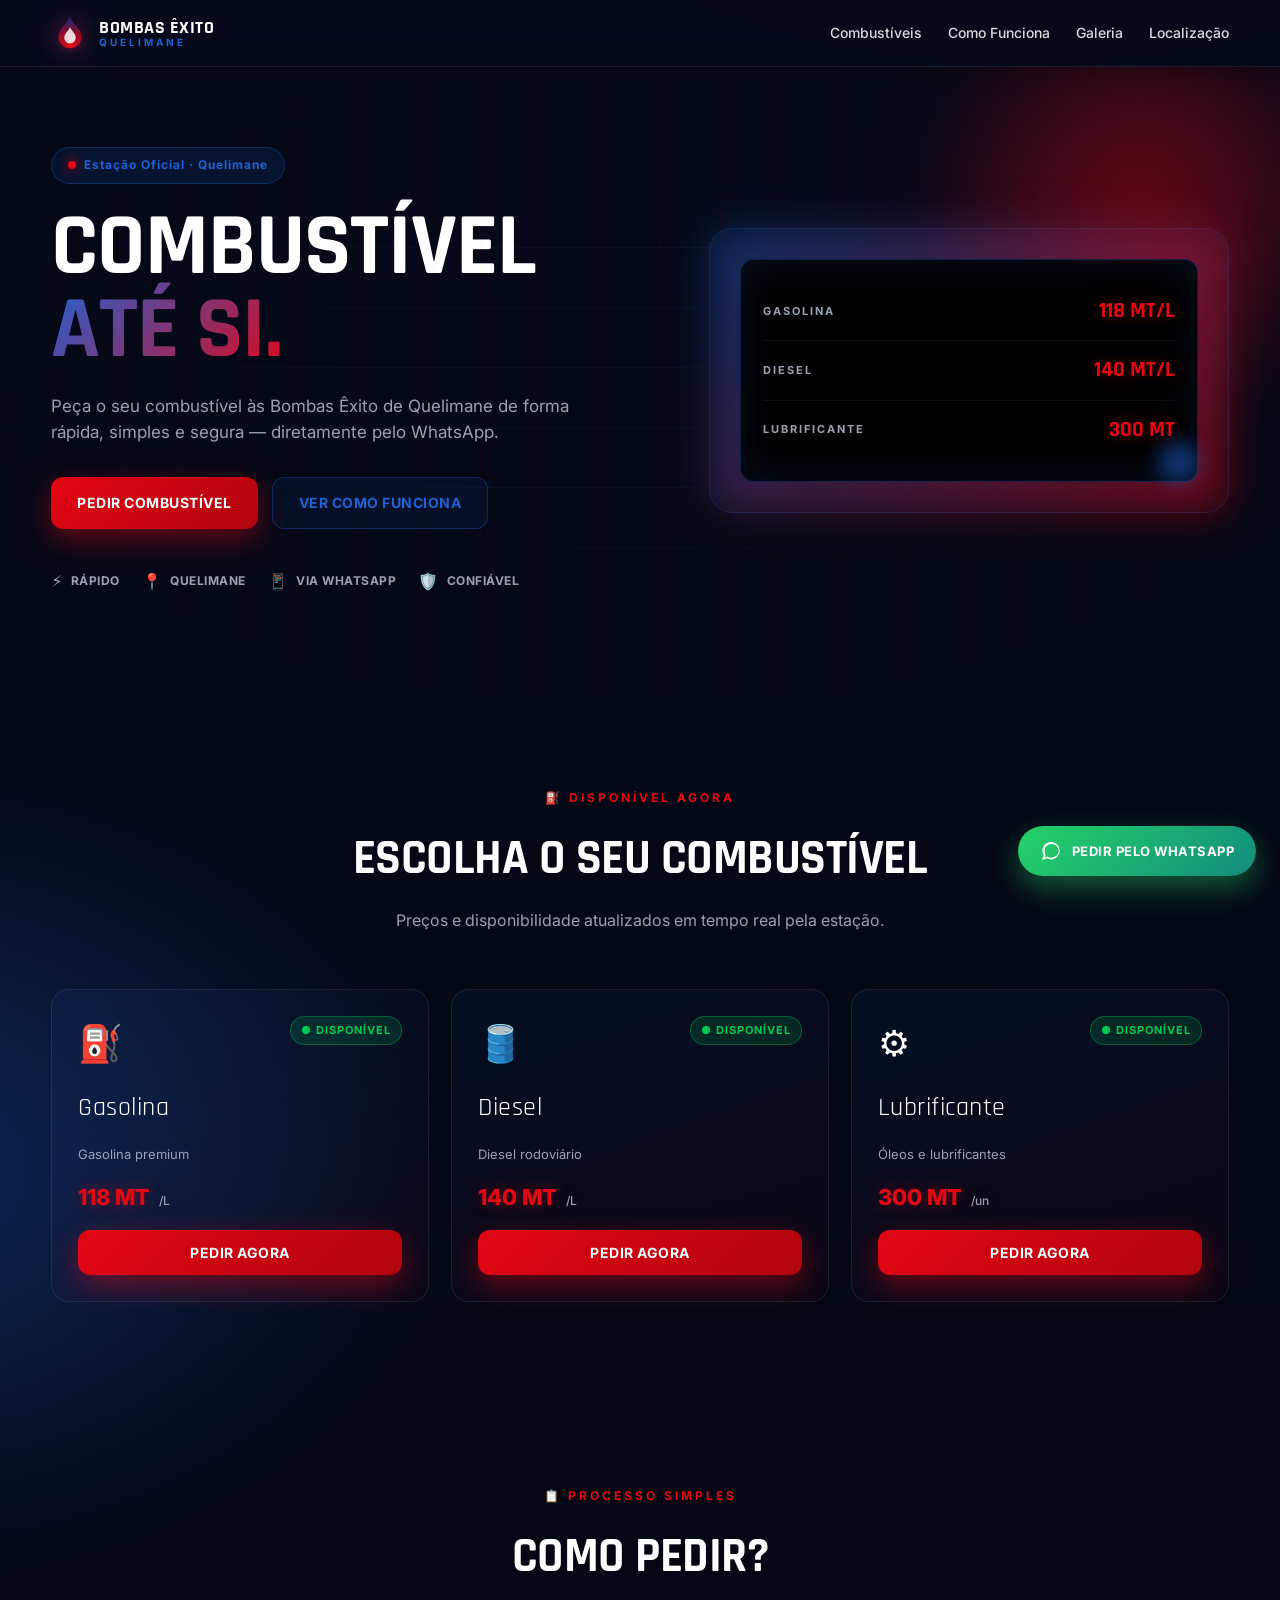
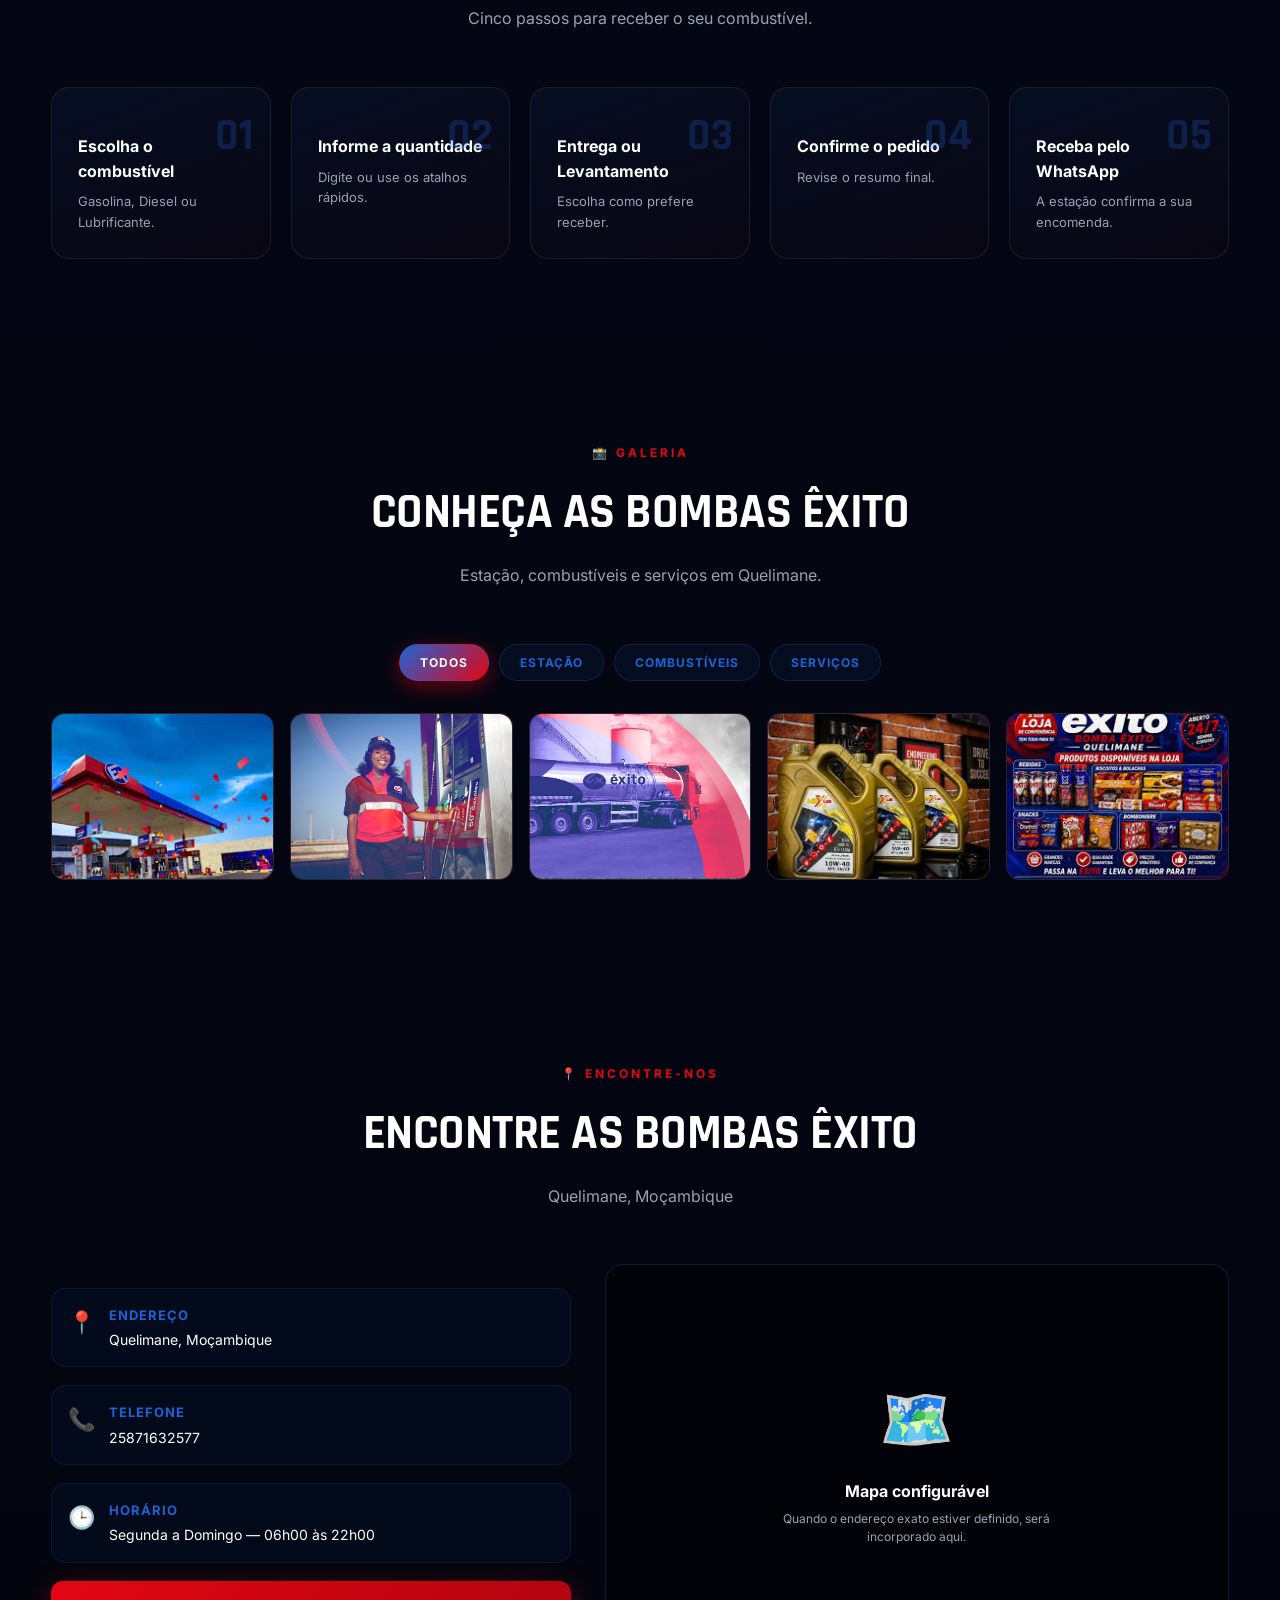
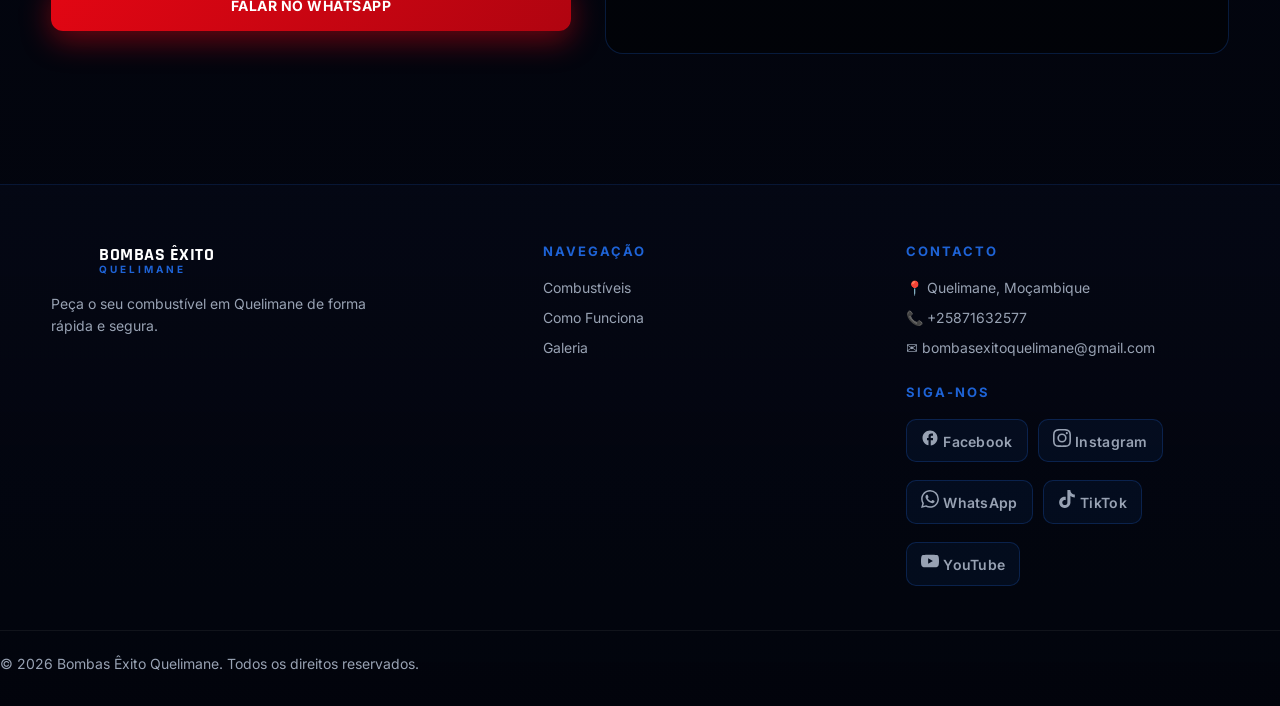
==== index.html @ d9b38494 "echo "# BombasExito" >> README.md git init git add README.md git commit -m "first commit" git branch" ====
<!DOCTYPE html>
<html lang="pt">
<head>
<meta charset="UTF-8" />
<meta name="viewport" content="width=device-width, initial-scale=1.0"/>
<title>Bombas Êxito Quelimane — Combustível até si</title>
<meta name="description" content="Peça o seu combustível nas Bombas Êxito de Quelimane. Rápido, simples e seguro via WhatsApp." />
<link rel="preconnect" href="https://fonts.googleapis.com">
<link rel="preconnect" href="https://fonts.gstatic.com" crossorigin>
<link href="https://fonts.googleapis.com/css2?family=Inter:wght@400;500;600;700;800;900&family=Rajdhani:wght@600;700&display=swap" rel="stylesheet">
<link rel="stylesheet" href="css/style.css"/>
</head>
<body>

<!-- ============ NAVBAR ============ -->
<header class="navbar" id="navbar">
  <div class="container nav-inner">
    <a href="#" class="brand">
      <div class="brand-logo">
        <svg viewBox="0 0 40 40" xmlns="http://www.w3.org/2000/svg" class="exito-logo">
  <defs>
    <linearGradient id="flameGrad" x1="0" y1="1" x2="0" y2="0">
      <stop offset="0%" stop-color="#E30613"/>
      <stop offset="50%" stop-color="#8B0D2C"/>
      <stop offset="100%" stop-color="#0A2B7A"/>
    </linearGradient>
    <radialGradient id="flameGlow" cx="50%" cy="60%" r="50%">
      <stop offset="0%" stop-color="#E30613" stop-opacity=".4"/>
      <stop offset="100%" stop-color="#0A2B7A" stop-opacity="0"/>
    </radialGradient>
  </defs>

  <!-- Brilho azul/vermelho à volta -->
  <circle cx="20" cy="24" r="20" fill="url(#flameGlow)"/>

  <!-- Chama azul → vermelho -->
  <path d="M20 3
           C 24 12, 32 16, 32 24
           A 12 12 0 0 1 8 24
           C 8 17, 15 12, 20 3 Z"
        fill="url(#flameGrad)"/>

  <!-- Gota interna (branca suave para dar volume) -->
  <path d="M20 14
           C 22 18, 26 21, 26 25
           A 6 6 0 0 1 14 25
           C 14 21, 18 18, 20 14 Z"
        fill="#FFFFFF" opacity=".85"/>
</svg>
      </div>
      <div class="brand-text">
        <strong>BOMBAS ÊXITO</strong>
        <small>QUELIMANE</small>
      </div>
    </a>

    <nav class="nav-links" id="navLinks">
      <a href="#combustiveis">Combustíveis</a>
      <a href="#como-funciona">Como Funciona</a>
      <a href="#portfolio">Galeria</a>
      <a href="#localizacao">Localização</a>
    </nav>

    <button class="hamburger" id="hamburger" aria-label="Menu">
      <span></span><span></span><span></span>
    </button>
  </div>
</header>

<!-- ============ HERO ============ -->
<section class="hero">
  <div class="hero-bg-grid"></div>
  <div class="hero-flame"></div>
  <div class="container hero-inner">
    <div class="hero-content fade-up">
      <span class="pill"><span class="dot"></span> Estação Oficial · Quelimane</span>
      <h1>COMBUSTÍVEL <span class="grad">ATÉ SI.</span></h1>
      <p class="lead">
        Peça o seu combustível às Bombas Êxito de Quelimane de forma
        rápida, simples e segura — diretamente pelo WhatsApp.
      </p>

      <div class="hero-cta">
        <a href="#combustiveis" class="btn btn-primary">PEDIR COMBUSTÍVEL</a>
        <a href="#como-funciona" class="btn btn-ghost">VER COMO FUNCIONA</a>
      </div>

      <div class="hero-stats">
        <div class="stat"><span>⚡</span><b>RÁPIDO</b></div>
        <div class="stat"><span>📍</span><b>QUELIMANE</b></div>
        <div class="stat"><span>📱</span><b>VIA WHATSAPP</b></div>
        <div class="stat"><span>🛡️</span><b>CONFIÁVEL</b></div>
      </div>
    </div>

    <div class="hero-visual fade-up">
      <div class="pump-card">
        <div class="pump-screen">
          <div class="pump-row"><span>GASOLINA</span><b class="js-preco-gasolina"> 118 MT/L</b></div>
          <div class="pump-row"><span>DIESEL</span><b class="js-preco-diesel"> 140 MT/L</b></div>
          <div class="pump-row"><span>LUBRIFICANTE</span><b class="js-preco-querosene"> 300 MT</b></div>
        </div>
        <div class="pump-nozzle"></div>
        <div class="pump-glow"></div>
      </div>
    </div>
  </div>
</section>

<!-- ============ COMBUSTÍVEIS ============ -->
<section class="section" id="combustiveis">
  <div class="container">
    <div class="section-head">
      <span class="kicker">⛽ DISPONÍVEL AGORA</span>
      <h2>ESCOLHA O SEU COMBUSTÍVEL</h2>
      <p>Preços e disponibilidade atualizados em tempo real pela estação.</p>
    </div>

    <div class="fuel-grid" id="fuelGrid">
      <!-- Preenchido por JS -->
    </div>
  </div>
</section>

<!-- ============ CALCULADORA / PEDIDO ============ -->
<section class="section order-section" id="pedido" hidden>
  <div class="container">
    <div class="order-shell">
      <button class="order-close" id="orderClose" aria-label="Fechar">✕</button>

      <!-- STEP 1: Quantidade -->
      <div class="step" id="step1">
        <span class="kicker">PASSO 1 DE 3</span>
        <h2 class="order-title">Escolha a quantidade</h2>

        <div class="order-product-info">
          <div class="op-icon" id="opIcon">⛽</div>
          <div>
            <b id="opNome">Gasolina</b>
            <small id="opPreco">118 MT/L</small>
          </div>
        </div>

        <div class="qty-control">
          <button class="qty-btn" data-qty="-1">−</button>
          <input type="number" id="qtyInput" value="1" min="1" step="1"/>
          <span class="qty-unit" id="qtyUnit">L</span>
          <button class="qty-btn" data-qty="1">+</button>
        </div>

        <div class="quick-qty" id="quickQty"></div>

        <!-- TOTAL DINÂMICO -->
        <div class="order-total">
          <span>TOTAL</span>
          <b id="orderTotal">118 MT</b>
        </div>
        <small class="total-hint" id="totalHint">118 MT/L × 1 L</small>

        <button class="btn btn-primary btn-block" id="toStep2">CONTINUAR →</button>
      </div>

      <!-- STEP 2: Entrega -->
      <div class="step" id="step2" hidden>
        <span class="kicker">PASSO 2 DE 3</span>
        <h2 class="order-title">Como quer receber?</h2>

        <div class="delivery-options">
          <label class="delivery-card">
            <input type="radio" name="modo" value="entrega" checked/>
            <div class="dc-inner">
              <span class="dc-icon">🚚</span>
              <b>COM ENTREGA</b>
              <small>Recebe no local indicado</small>
            </div>
          </label>
          <label class="delivery-card">
            <input type="radio" name="modo" value="levantamento"/>
            <div class="dc-inner">
              <span class="dc-icon">🏪</span>
              <b>LEVANTAMENTO</b>
              <small>Recolhe nas Bombas Êxito</small>
            </div>
          </label>
        </div>

        <div id="deliveryFields">
          <div class="field">
            <label>Zona de entrega</label>
            <select id="zonaSelect"></select>
          </div>

          <!-- PREVIEW DELIVERY AUTOMÁTICO -->
          <div class="delivery-preview" id="deliveryPreview"></div>

          <div class="field">
            <label>Endereço / Localização</label>
            <input type="text" id="endereco" placeholder="Ex.: Bairro, rua, número"/>
          </div>
          <div class="field">
            <label>Ponto de Referência</label>
            <input type="text" id="referencia" placeholder="Ex.: Próximo ao mercado"/>
          </div>
          <button type="button" class="btn btn-outline btn-block" id="useLocation">
            📍 Usar a minha localização
          </button>
          <small class="hint" id="locHint"></small>
        </div>

        <div class="field">
          <label>Nome completo</label>
          <input type="text" id="nome" placeholder="O seu nome"/>
        </div>
        <div class="field">
          <label>Telefone</label>
          <input type="tel" id="telefone" placeholder="Ex.: 84XXXXXXX"/>
        </div>

        <div class="order-nav">
          <button class="btn btn-ghost" id="backStep1">← Voltar</button>
          <button class="btn btn-primary" id="toStep3">CONTINUAR →</button>
        </div>
      </div>

      <!-- STEP 3: Resumo -->
      <div class="step" id="step3" hidden>
        <span class="kicker">PASSO 3 DE 3</span>
        <h2 class="order-title">Resumo do pedido</h2>

        <div class="summary" id="summary"></div>

        <div class="order-nav">
          <button class="btn btn-ghost" id="backStep2">← EDITAR</button>
          <button class="btn btn-primary" id="confirmOrder">CONFIRMAR PEDIDO ✅</button>
        </div>
      </div>
    </div>
  </div>
</section>

<!-- ============ COMO FUNCIONA ============ -->
<section class="section how" id="como-funciona">
  <div class="container">
    <div class="section-head">
      <span class="kicker">📋 PROCESSO SIMPLES</span>
      <h2>COMO PEDIR?</h2>
      <p>Cinco passos para receber o seu combustível.</p>
    </div>

    <div class="steps-grid">
      <div class="step-card fade-up"><span class="num">01</span><b>Escolha o combustível</b><p>Gasolina, Diesel ou Lubrificante.</p></div>
      <div class="step-card fade-up"><span class="num">02</span><b>Informe a quantidade</b><p>Digite ou use os atalhos rápidos.</p></div>
      <div class="step-card fade-up"><span class="num">03</span><b>Entrega ou Levantamento</b><p>Escolha como prefere receber.</p></div>
      <div class="step-card fade-up"><span class="num">04</span><b>Confirme o pedido</b><p>Revise o resumo final.</p></div>
      <div class="step-card fade-up"><span class="num">05</span><b>Receba pelo WhatsApp</b><p>A estação confirma a sua encomenda.</p></div>
    </div>
  </div>
</section>

<!-- ============ PORTFÓLIO ============ -->
<section class="section portfolio" id="portfolio">
  <div class="container">
    <div class="section-head">
      <span class="kicker">📸 GALERIA</span>
      <h2>CONHEÇA AS BOMBAS ÊXITO</h2>
      <p>Estação, combustíveis e serviços em Quelimane.</p>
    </div>

    <div class="gallery-filters">
      <button class="gf active" data-filter="todos">TODOS</button>
      <button class="gf" data-filter="estacao">ESTAÇÃO</button>
      <button class="gf" data-filter="combustiveis">COMBUSTÍVEIS</button>
      <button class="gf" data-filter="servicos">SERVIÇOS</button>
    </div>

    <div class="gallery" id="gallery">
      <!-- preenchido por JS com placeholders -->
    </div>
  </div>
</section>

<!-- ============ LOCALIZAÇÃO ============ -->
<section class="section location" id="localizacao">
  <div class="container">
    <div class="section-head">
      <span class="kicker">📍 ENCONTRE-NOS</span>
      <h2>ENCONTRE AS BOMBAS ÊXITO</h2>
      <p>Quelimane, Moçambique</p>
    </div>

    <div class="location-grid">
      <div class="loc-info">
        <div class="loc-item"><span>📍</span><div><b>Endereço</b><p id="locEndereco">Quelimane, Moçambique</p></div></div>
        <div class="loc-item"><span>📞</span><div><b>Telefone</b><p id="locTelefone">+25871632577</p></div></div>
        <div class="loc-item"><span>🕒</span><div><b>Horário</b><p id="locHorario">Segunda a Domingo — 05h00 às 22h00</p></div></div>
        <a href="#" id="locWhatsApp" class="btn btn-primary">FALAR NO WHATSAPP</a>
      </div>
      <div class="loc-map">
        <div class="map-placeholder">
          <span>🗺️</span>
          <p>Mapa configurável</p>
          <small>Quando o endereço exato estiver definido, será incorporado aqui.</small>
        </div>
      </div>
    </div>
  </div>
</section>

<!-- ============ FOOTER ============ -->
<footer class="footer">
  <div class="container footer-inner">
    <div>
      <div class="brand">
        <div class="brand-logo">
          <svg viewBox="0 0 40 40"><path d="M20 3 C 24 12, 32 16, 32 24 A 12 12 0 0 1 8 24 C 8 17, 15 12, 20 3 Z" fill="url(#flameG)"/></svg>
        </div>
        <div class="brand-text"><strong>BOMBAS ÊXITO</strong><small>QUELIMANE</small></div>
      </div>
      <p class="footer-desc">Peça o seu combustível em Quelimane de forma rápida e segura.</p>
    </div>
    <div>
      <h4>Navegação</h4>
      <a href="#combustiveis">Combustíveis</a>
      <a href="#como-funciona">Como Funciona</a>
      <a href="#portfolio">Galeria</a>
    </div>
      <div>
  <h4>Contacto</h4>
  <p>📍 Quelimane, Moçambique</p>
  <p>📞 +25871632577</p>
  <p>✉️ bombasexitoquelimane@gmail.com</p>

  <h4 style="margin-top:24px">Siga-nos</h4>
  <div class="social-links">
    <a href="https://www.facebook.com/share/1DXN9CfqEZ/ [08/09, 17:50] Cleyton Casanova Jr" class="social-btn facebook" aria-label="Facebook" target="_blank" rel="noopener">
      <svg viewBox="0 0 24 24" fill="currentColor"><path d="M22 12c0-5.52-4.48-10-10-10S2 6.48 2 12c0 4.84 3.44 8.87 8 9.8V15H8v-3h2V9.5C10 7.57 11.57 6 13.5 6H16v3h-2c-.55 0-1 .45-1 1v2h3v3h-3v6.95c5.05-.5 9-4.76 9-9.95z"/></svg>
      <span>Facebook</span>
    </a>

    <a href="https://www.instagram.com/cleytoncasanova?stkn=Y2E0am1jMnk1ZmVq" class="social-btn instagram" aria-label="Instagram" target="_blank" rel="noopener">
      <svg viewBox="0 0 24 24" fill="currentColor"><path d="M12 2.163c3.204 0 3.584.012 4.85.07 3.252.148 4.771 1.691 4.919 4.919.058 1.265.069 1.645.069 4.849 0 3.205-.012 3.584-.069 4.849-.149 3.225-1.664 4.771-4.919 4.919-1.266.058-1.644.07-4.85.07-3.204 0-3.584-.012-4.849-.07-3.26-.149-4.771-1.699-4.919-4.92-.058-1.265-.07-1.644-.07-4.849 0-3.204.013-3.583.07-4.849.149-3.227 1.664-4.771 4.919-4.919 1.266-.057 1.645-.069 4.849-.069zM12 0C8.741 0 8.333.014 7.053.072 2.695.272.273 2.69.073 7.052.014 8.333 0 8.741 0 12c0 3.259.014 3.668.072 4.948.2 4.358 2.618 6.78 6.98 6.98C8.333 23.986 8.741 24 12 24c3.259 0 3.668-.014 4.948-.072 4.354-.2 6.782-2.618 6.979-6.98.059-1.28.073-1.689.073-4.948 0-3.259-.014-3.667-.072-4.947-.196-4.354-2.617-6.78-6.979-6.98C15.668.014 15.259 0 12 0zm0 5.838a6.162 6.162 0 100 12.324 6.162 6.162 0 000-12.324zM12 16a4 4 0 110-8 4 4 0 010 8zm6.406-11.845a1.44 1.44 0 100 2.881 1.44 1.44 0 000-2.881z"/></svg>
      <span>Instagram</span>
    </a>

    <a href="https://wa.me/258871632577?text=Oi%2C%20quero%20saber%20mais" class="social-btn whatsapp" aria-label="WhatsApp" target="_blank" rel="noopener">
      <svg viewBox="0 0 24 24" fill="currentColor"><path d="M17.472 14.382c-.297-.149-1.758-.867-2.03-.967-.273-.099-.471-.148-.67.15-.197.297-.767.966-.94 1.164-.173.199-.347.223-.644.075-.297-.15-1.255-.463-2.39-1.475-.883-.788-1.48-1.761-1.653-2.059-.173-.297-.018-.458.13-.606.134-.133.298-.347.446-.52.149-.174.198-.298.298-.497.099-.198.05-.371-.025-.52-.075-.149-.669-1.612-.916-2.207-.242-.579-.487-.5-.669-.51a12.8 12.8 0 00-.57-.01c-.198 0-.52.074-.792.372-.272.297-1.04 1.016-1.04 2.479 0 1.462 1.065 2.875 1.213 3.074.149.198 2.096 3.2 5.077 4.487.709.306 1.262.489 1.694.625.712.227 1.36.195 1.871.118.571-.085 1.758-.719 2.006-1.413.248-.694.248-1.289.173-1.413-.074-.124-.272-.198-.57-.347m-5.421 7.403h-.004a9.87 9.87 0 01-5.031-1.378l-.361-.214-3.741.982.998-3.648-.235-.374a9.86 9.86 0 01-1.51-5.26c.001-5.45 4.436-9.884 9.888-9.884 2.64 0 5.122 1.03 6.988 2.898a9.825 9.825 0 012.893 6.994c-.003 5.45-4.437 9.884-9.885 9.884m8.413-18.297A11.815 11.815 0 0012.05 0C5.495 0 .16 5.335.157 11.892c0 2.096.547 4.142 1.588 5.945L.057 24l6.305-1.654a11.882 11.882 0 005.683 1.448h.005c6.554 0 11.89-5.335 11.893-11.893a11.821 11.821 0 00-3.48-8.413z"/></svg>
      <span>WhatsApp</span>
    </a>

    <a href="https://vm.tiktok.com/ZS9SBjhmym4Qn-WkBPi/" class="social-btn tiktok" aria-label="TikTok" target="_blank" rel="noopener">
      <svg viewBox="0 0 24 24" fill="currentColor"><path d="M12.525.02c1.31-.02 2.61-.01 3.91-.02.08 1.53.63 3.09 1.75 4.17 1.12 1.11 2.7 1.62 4.24 1.79v4.03c-1.44-.05-2.89-.35-4.2-.97-.57-.26-1.1-.59-1.62-.93-.01 2.92.01 5.84-.02 8.75-.08 1.4-.54 2.79-1.35 3.94-1.31 1.92-3.58 3.17-5.91 3.21-1.43.08-2.86-.31-4.08-1.03-2.02-1.19-3.44-3.37-3.65-5.71-.02-.5-.03-1-.01-1.49.18-1.9 1.12-3.72 2.58-4.96 1.66-1.44 3.98-2.13 6.15-1.72.02 1.48-.04 2.96-.04 4.44-.99-.32-2.15-.23-3.02.37-.63.41-1.11 1.04-1.36 1.75-.21.51-.15 1.07-.14 1.61.24 1.64 1.82 3.02 3.5 2.87 1.12-.01 2.19-.66 2.77-1.61.19-.33.4-.67.41-1.06.1-1.79.06-3.57.07-5.36.01-4.03-.01-8.05.02-12.07z"/></svg>
      <span>TikTok</span>
    </a>
    <a href="https://youtube.com/@cleytoncasanova?si=ngjajWmIWkGnpBcC" class="social-btn youtube" aria-label="YouTube" target="_blank" rel="noopener">
  <svg viewBox="0 0 24 24" fill="currentColor"><path d="M23.498 6.186a3.016 3.016 0 0 0-2.122-2.136C19.505 3.545 12 3.545 12 3.545s-7.505 0-9.377.505A3.017 3.017 0 0 0 .502 6.186C0 8.07 0 12 0 12s0 3.93.502 5.814a3.016 3.016 0 0 0 2.122 2.136c1.871.505 9.376.505 9.376.505s7.505 0 9.377-.505a3.015 3.015 0 0 0 2.122-2.136C24 15.93 24 12 24 12s0-3.93-.502-5.814zM9.545 15.568V8.432L15.818 12l-6.273 3.568z"/></svg>
  <span>YouTube</span>
</a>
  </div>
</div>
  </div>
  <div class="footer-bottom">
    <p>© <span id="year"></span> Bombas Êxito Quelimane. Todos os direitos reservados.</p>
  </div>
</footer>

<!-- ============ WHATSAPP FLUTUANTE ============ -->
<a href="#" id="floatWhats" class="float-whats" aria-label="Pedir pelo WhatsApp">
  <svg viewBox="0 0 32 32" fill="#fff"><path d="M16 3C9 3 3.5 8.5 3.5 15.5c0 2.4.7 4.6 1.9 6.5L3 29l7.2-2.3c1.8 1 3.9 1.5 5.8 1.5 7 0 12.5-5.5 12.5-12.5S23 3 16 3zm0 22.6c-1.7 0-3.3-.4-4.7-1.3l-.3-.2-4.3 1.4 1.4-4.1-.2-.3c-.9-1.5-1.4-3.2-1.4-5 0-5.7 4.7-10.4 10.4-10.4s10.4 4.7 10.4 10.4S21.7 25.6 16 25.6z"/></svg>
  <span>PEDIR PELO WHATSAPP</span>
</a>

<!-- ============ LIGHTBOX ============ -->
<div class="lightbox" id="lightbox">
  <button class="lb-close" id="lbClose">✕</button>
  <img id="lbImg" src="" alt=""/>
</div>

<script src="js/config.js"></script>
<script src="js/app.js"></script>
</body>
</html>
---- css/style.css ----
/* ============================================================
   BOMBAS ÊXITO — QUELIMANE
   Identidade: Azul-marinho + Vermelho + Branco
   ============================================================ */

:root{
  /* ==== AZUL (cor principal) ==== */
  --azul:#0A1230;
  --azul-2:#050918;
  --azul-3:#0F1D4A;
  --azul-claro:#1E63D6;
  --azul-brilho:rgba(30,99,214,.35);

  /* ==== VERMELHO (ação) ==== */
  --vermelho:#E30613;
  --vermelho-2:#B00410;
  --vermelho-brilho:rgba(227,6,19,.45);

  /* ==== NEUTROS ==== */
  --preto:#02040C;
  --branco:#FFFFFF;
  --cinza:#98A2B3;

  /* ==== CARDS ==== */
  --card:rgba(255,255,255,.04);
  --card-brd:rgba(255,255,255,.08);

  /* ==== ESTADOS ==== */
  --ok:#00C853;
  --off:#6B7280;

  --radius:18px;
  --shadow:0 20px 50px rgba(0,0,0,.45);
  --font:'Inter',system-ui,sans-serif;
  --display:'Rajdhani',var(--font);
}

*{box-sizing:border-box;margin:0;padding:0}
html{scroll-behavior:smooth}
body{
  font-family:var(--font);
  background:
    radial-gradient(1200px 800px at 80% -10%, var(--vermelho-brilho), transparent 60%),
    radial-gradient(1000px 700px at -10% 30%, var(--azul-brilho), transparent 60%),
    linear-gradient(180deg, var(--azul-2), var(--preto));
  color:var(--branco);
  line-height:1.55;
  overflow-x:hidden;
  min-height:100vh;
}
img{max-width:100%;display:block}
a{color:inherit;text-decoration:none}
button{font-family:inherit;cursor:pointer;border:none;background:none;color:inherit}

.container{width:min(1200px,92%);margin-inline:auto}

/* ============================================================
   NAVBAR
   ============================================================ */
.navbar{
  position:sticky;top:0;z-index:100;
  backdrop-filter:blur(14px);
  background:rgba(5,9,24,.75);
  border-bottom:1px solid var(--card-brd);
  box-shadow:0 4px 20px rgba(0,0,0,.3);
}
.nav-inner{display:flex;align-items:center;justify-content:space-between;padding:14px 0}
.brand{display:flex;align-items:center;gap:10px}
.brand-logo{
  width:38px;height:38px;
  filter:drop-shadow(0 0 12px var(--vermelho-brilho))
         drop-shadow(0 0 20px var(--azul-brilho));
}
.brand-text{display:flex;flex-direction:column;line-height:1}
.brand-text strong{
  font-family:var(--display);
  font-size:18px;
  letter-spacing:.5px;
  font-weight:800;
}
.brand-text small{
  color:var(--azul-claro);
  font-size:10px;
  letter-spacing:3px;
  font-weight:700;
}

/* ============ LETRAS AZUL / VERMELHO ============ */
.azul{
  color:var(--azul-claro);
  text-shadow:0 0 10px var(--azul-brilho);
}
.vermelho{
  color:var(--vermelho);
  text-shadow:0 0 10px var(--vermelho-brilho);
}
.brand-text small .azul,
.brand-text small .vermelho{
  text-shadow:none;
  font-weight:700;
}

/* ============ LINKS NAVBAR ============ */
.nav-links{display:flex;gap:26px;align-items:center}
.nav-links a{
  font-size:14px;font-weight:500;
  opacity:.85;transition:.2s;
  position:relative;
}
.nav-links a::after{
  content:'';
  position:absolute;bottom:-4px;left:0;
  width:0;height:2px;
  background:linear-gradient(90deg,var(--azul-claro),var(--vermelho));
  transition:width .3s;
}
.nav-links a:hover{opacity:1;color:var(--branco)}
.nav-links a:hover::after{width:100%}

.btn-admin{
  padding:8px 16px;
  background:linear-gradient(135deg,var(--azul-claro),var(--vermelho));
  border-radius:8px;
  font-weight:700;font-size:12px;letter-spacing:.5px;
  box-shadow:0 6px 18px var(--azul-brilho);
  transition:.25s;
}
.btn-admin:hover{
  transform:translateY(-2px);
  box-shadow:0 10px 24px var(--vermelho-brilho);
}

.hamburger{display:none;flex-direction:column;gap:5px;padding:8px}
.hamburger span{width:24px;height:2px;background:var(--branco);border-radius:2px;transition:.3s}

/* ============================================================
   BOTÕES
   ============================================================ */
.btn{
  display:inline-flex;align-items:center;justify-content:center;gap:8px;
  padding:14px 26px;border-radius:12px;
  font-weight:700;font-size:14px;letter-spacing:.5px;
  transition:.25s;cursor:pointer;border:none;
}
.btn-primary{
  background:linear-gradient(135deg,var(--vermelho),var(--vermelho-2));
  color:#fff;
  box-shadow:0 10px 30px var(--vermelho-brilho);
}
.btn-primary:hover{
  transform:translateY(-2px);
  box-shadow:0 14px 36px var(--vermelho-brilho);
}
.btn-primary:disabled{opacity:.4;cursor:not-allowed;transform:none}

.btn-ghost{
  background:rgba(30,99,214,.08);
  border:1px solid rgba(30,99,214,.3);
  color:var(--azul-claro);
}
.btn-ghost:hover{
  background:rgba(30,99,214,.18);
  border-color:var(--azul-claro);
}

.btn-outline{
  background:transparent;
  border:1.5px solid var(--azul-claro);
  color:var(--azul-claro);
}
.btn-outline:hover{
  background:rgba(30,99,214,.12);
}

.btn-block{width:100%}

/* ============================================================
   HERO
   ============================================================ */
.hero{position:relative;padding:80px 0 100px;overflow:hidden}
.hero-bg-grid{
  position:absolute;inset:0;
  background-image:
    linear-gradient(rgba(30,99,214,.08) 1px,transparent 1px),
    linear-gradient(90deg,rgba(227,6,19,.06) 1px,transparent 1px);
  background-size:60px 60px;
  mask-image:radial-gradient(ellipse at center,black 30%,transparent 75%);
  pointer-events:none;
}
.hero-flame{
  position:absolute;width:520px;height:520px;border-radius:50%;
  background:radial-gradient(circle,var(--vermelho-brilho),transparent 65%);
  top:-120px;right:-120px;filter:blur(30px);
  animation:pulse 6s ease-in-out infinite;
}
@keyframes pulse{
  0%,100%{transform:scale(1);opacity:.7}
  50%{transform:scale(1.15);opacity:1}
}

.hero-inner{
  display:grid;grid-template-columns:1.15fr 1fr;
  gap:60px;align-items:center;position:relative;
}
.pill{
  display:inline-flex;align-items:center;gap:8px;
  padding:8px 16px;
  background:rgba(30,99,214,.12);
  border:1px solid rgba(30,99,214,.3);
  border-radius:100px;
  font-size:12px;font-weight:700;letter-spacing:1px;
  color:var(--azul-claro);
  margin-bottom:22px;
}
.pill .dot{
  width:8px;height:8px;border-radius:50%;
  background:var(--vermelho);
  box-shadow:0 0 12px var(--vermelho);
  animation:blink 1.5s infinite;
}
@keyframes blink{50%{opacity:.4}}

.hero h1{
  font-family:var(--display);
  font-size:clamp(44px,7vw,88px);
  line-height:.95;
  letter-spacing:-1px;
  font-weight:700;
  margin-bottom:20px;
}
.grad{
  background:linear-gradient(135deg,var(--azul-claro) 0%,var(--vermelho) 100%);
  -webkit-background-clip:text;
  background-clip:text;
  color:transparent;
}
.lead{
  font-size:17px;
  color:var(--cinza);
  max-width:520px;
  margin-bottom:32px;
}
.hero-cta{display:flex;gap:14px;flex-wrap:wrap;margin-bottom:40px}
.hero-stats{display:flex;gap:22px;flex-wrap:wrap}
.stat{
  display:flex;align-items:center;gap:8px;
  font-size:12px;color:var(--cinza);
  font-weight:600;letter-spacing:.5px;
}
.stat span{font-size:16px}

/* ============================================================
   PUMP VISUAL (hero direita)
   ============================================================ */
.pump-card{
  position:relative;border-radius:24px;padding:30px;
  background:linear-gradient(160deg,rgba(30,99,214,.08),rgba(227,6,19,.04));
  border:1px solid rgba(30,99,214,.2);
  backdrop-filter:blur(20px);
  box-shadow:var(--shadow);
}
.pump-screen{
  background:#000;
  border-radius:14px;
  padding:22px;
  border:1px solid rgba(30,99,214,.35);
  box-shadow:inset 0 0 40px rgba(30,99,214,.15);
}
.pump-row{
  display:flex;justify-content:space-between;align-items:center;
  padding:12px 0;border-bottom:1px solid rgba(255,255,255,.06);
}
.pump-row:last-child{border-bottom:none}
.pump-row span{
  font-size:11px;letter-spacing:2px;
  color:var(--cinza);font-weight:700;
}
.pump-row b{
  font-family:var(--display);
  font-size:22px;
  color:var(--vermelho);
  text-shadow:0 0 20px var(--vermelho-brilho);
}
.pump-nozzle{
  position:absolute;bottom:20px;right:20px;
  width:60px;height:60px;border-radius:50%;
  background:radial-gradient(circle,var(--azul-claro),transparent 70%);
  filter:blur(8px);opacity:.7;
}
.pump-glow{
  position:absolute;inset:-2px;border-radius:26px;
  background:linear-gradient(135deg,var(--azul-brilho),var(--vermelho-brilho));
  z-index:-1;filter:blur(20px);
}

/* ============================================================
   SECTIONS
   ============================================================ */
.section{padding:90px 0;position:relative}
.section-head{text-align:center;margin-bottom:56px}
.kicker{
  display:inline-block;
  font-size:12px;letter-spacing:3px;
  color:var(--vermelho);font-weight:700;
  margin-bottom:14px;
}
.section-head h2{
  font-family:var(--display);
  font-size:clamp(30px,5vw,48px);
  letter-spacing:-.5px;margin-bottom:12px;
}
.section-head p{
  color:var(--cinza);
  max-width:600px;margin-inline:auto;
}

/* ============================================================
   FUEL CARDS
   ============================================================ */
.fuel-grid{
  display:grid;
  grid-template-columns:repeat(auto-fit,minmax(240px,1fr));
  gap:22px;
}
.fuel-card{
  position:relative;
  padding:26px;
  border-radius:var(--radius);
  background:linear-gradient(160deg,rgba(30,99,214,.08),rgba(227,6,19,.03));
  border:1px solid var(--card-brd);
  transition:.3s;
  display:flex;flex-direction:column;gap:16px;
}
.fuel-card:hover{
  transform:translateY(-6px);
  border-color:rgba(30,99,214,.5);
  box-shadow:
    0 25px 50px rgba(0,0,0,.4),
    0 0 30px var(--azul-brilho);
}
.fuel-card.unavailable{
  opacity:.45;
  filter:grayscale(.7);
  pointer-events:none;
}
.fc-head{display:flex;justify-content:space-between;align-items:flex-start}
.fc-icon{font-size:36px}
.status{
  font-size:11px;font-weight:700;letter-spacing:1px;
  padding:5px 10px;border-radius:100px;
}
.status.ok{
  background:rgba(0,200,83,.15);
  color:var(--ok);
  border:1px solid rgba(0,200,83,.35);
}
.status.off{
  background:rgba(107,114,128,.2);
  color:#B0B7C3;
  border:1px solid rgba(107,114,128,.4);
}
.fc-name{
  font-family:var(--display);
  font-size:26px;letter-spacing:.5px;
}
.fc-desc{font-size:13px;color:var(--cinza)}
.fc-price{
  font-size:22px;font-weight:800;
  color:var(--vermelho);
  text-shadow:0 0 15px var(--vermelho-brilho);
}
.fc-price small{
  font-size:12px;color:var(--cinza);
  font-weight:500;margin-left:4px;
}
.fc-btn{margin-top:auto}

/* ============================================================
   ORDER SHELL (calculadora)
   ============================================================ */
.order-section{
  background:linear-gradient(180deg,transparent,rgba(30,99,214,.05),transparent);
}
.order-shell{
  position:relative;max-width:640px;margin-inline:auto;
  padding:38px;border-radius:24px;
  background:linear-gradient(160deg,rgba(30,99,214,.1),rgba(227,6,19,.05));
  border:1px solid rgba(30,99,214,.25);
  backdrop-filter:blur(20px);
  box-shadow:var(--shadow);
}
.order-close{
  position:absolute;top:16px;right:16px;
  width:36px;height:36px;border-radius:50%;
  background:rgba(255,255,255,.08);
  font-size:14px;transition:.2s;
}
.order-close:hover{background:var(--vermelho)}
.order-title{
  font-family:var(--display);
  font-size:28px;margin-bottom:24px;
}
.order-product-info{
  display:flex;align-items:center;gap:14px;
  padding:16px;
  background:rgba(30,99,214,.1);
  border:1px solid rgba(30,99,214,.2);
  border-radius:14px;
  margin-bottom:24px;
}
.op-icon{font-size:32px}
.order-product-info b{font-size:16px;display:block}
.order-product-info small{color:var(--vermelho);font-size:13px;font-weight:700}

.qty-control{
  display:flex;align-items:center;gap:10px;justify-content:center;
  background:rgba(0,0,0,.4);
  border:1px solid rgba(30,99,214,.2);
  border-radius:14px;padding:10px;margin-bottom:16px;
}
.qty-btn{
  width:52px;height:52px;border-radius:12px;
  background:linear-gradient(135deg,var(--azul-claro),var(--azul-3));
  font-size:24px;font-weight:700;color:#fff;
  transition:.2s;
  box-shadow:0 4px 15px var(--azul-brilho);
}
.qty-btn:hover{
  transform:scale(1.06);
  box-shadow:0 6px 20px var(--azul-brilho);
}
.qty-control input{
  flex:1;background:transparent;border:none;
  color:#fff;font-size:32px;font-weight:800;
  text-align:center;font-family:var(--display);
  width:100%;outline:none;
}
.qty-unit{font-size:14px;color:var(--cinza);font-weight:700}

.quick-qty{display:flex;gap:8px;flex-wrap:wrap;margin-bottom:24px}
.quick-qty button{
  flex:1;min-width:60px;padding:10px;
  border-radius:10px;
  background:rgba(30,99,214,.1);
  border:1px solid rgba(30,99,214,.25);
  font-weight:700;font-size:13px;transition:.2s;
  color:var(--azul-claro);
}
.quick-qty button:hover,
.quick-qty button.active{
  background:linear-gradient(135deg,var(--azul-claro),var(--vermelho));
  color:#fff;
  border-color:transparent;
}

.order-total{
  display:flex;justify-content:space-between;align-items:center;
  padding:18px 22px;
  background:linear-gradient(135deg,rgba(227,6,19,.15),rgba(30,99,214,.15));
  border:1px solid rgba(227,6,19,.35);
  border-radius:14px;
  margin-bottom:22px;
}
.order-total span{
  font-size:12px;letter-spacing:2px;
  color:var(--cinza);font-weight:700;
}
.order-total b{
  font-family:var(--display);
  font-size:30px;
  color:var(--vermelho);
  text-shadow:0 0 20px var(--vermelho-brilho);
}

.total-hint{
  display:block;text-align:center;
  font-size:12px;color:var(--cinza);
  margin-top:-12px;margin-bottom:22px;
}

.delivery-options{
  display:grid;grid-template-columns:1fr 1fr;
  gap:14px;margin-bottom:24px;
}
.delivery-card{cursor:pointer}
.delivery-card input{display:none}
.dc-inner{
  padding:20px 16px;
  border-radius:14px;text-align:center;
  background:rgba(30,99,214,.06);
  border:1.5px solid rgba(30,99,214,.2);
  transition:.25s;
}
.delivery-card input:checked + .dc-inner{
  background:linear-gradient(135deg,rgba(227,6,19,.2),rgba(30,99,214,.15));
  border-color:var(--vermelho);
  box-shadow:0 0 20px var(--vermelho-brilho);
}
.dc-icon{font-size:28px;display:block;margin-bottom:8px}
.dc-inner b{display:block;font-size:14px;margin-bottom:4px}
.dc-inner small{font-size:11px;color:var(--cinza)}

.delivery-preview{
  padding:14px 18px;
  border-radius:12px;
  margin-bottom:16px;
  background:linear-gradient(135deg,rgba(30,99,214,.1),rgba(227,6,19,.05));
  border:1px solid rgba(30,99,214,.3);
  font-size:14px;text-align:center;
}
.delivery-preview b{color:var(--vermelho)}

.field{margin-bottom:16px}
.field label{
  display:block;font-size:12px;font-weight:700;
  letter-spacing:1px;color:var(--cinza);
  margin-bottom:8px;text-transform:uppercase;
}
.field input,
.field select{
  width:100%;padding:14px 16px;
  border-radius:12px;
  background:rgba(0,0,0,.4);
  border:1px solid rgba(30,99,214,.25);
  color:#fff;font-size:15px;
  font-family:inherit;outline:none;
  transition:.2s;
}
.field input:focus,
.field select:focus{
  border-color:var(--azul-claro);
  box-shadow:0 0 0 3px var(--azul-brilho);
}
.hint{
  display:block;font-size:12px;
  color:var(--cinza);margin-top:8px;
}
.hint.ok{color:var(--ok)}

.order-nav{display:flex;gap:12px;margin-top:24px}
.order-nav .btn{flex:1}

/* ============================================================
   SUMMARY
   ============================================================ */
.summary{
  background:rgba(0,0,0,.4);
  border-radius:14px;
  padding:22px;
  border:1px solid rgba(30,99,214,.2);
  margin-bottom:8px;
}
.summary h3{
  font-size:12px;letter-spacing:2px;
  color:var(--vermelho);
  margin-bottom:16px;text-transform:uppercase;
}
.summary-row{
  display:flex;justify-content:space-between;
  padding:10px 0;
  border-bottom:1px dashed rgba(255,255,255,.08);
  font-size:14px;
}
.summary-row:last-child{border-bottom:none}
.summary-row span{color:var(--cinza)}
.summary-row b{color:#fff;font-weight:600}
.summary-row.total{
  padding-top:16px;margin-top:8px;
  border-top:2px solid var(--vermelho);
}
.summary-row.total b{
  color:var(--vermelho);
  font-size:20px;font-family:var(--display);
  text-shadow:0 0 15px var(--vermelho-brilho);
}
.summary-section{margin-bottom:14px}
.summary-section h4{
  font-size:11px;letter-spacing:2px;
  color:var(--azul-claro);
  margin-bottom:8px;text-transform:uppercase;
}

/* ============================================================
   HOW (Como funciona)
   ============================================================ */
.steps-grid{
  display:grid;
  grid-template-columns:repeat(auto-fit,minmax(200px,1fr));
  gap:20px;
}
.step-card{
  padding:26px;border-radius:var(--radius);
  background:linear-gradient(160deg,rgba(30,99,214,.08),rgba(227,6,19,.03));
  border:1px solid var(--card-brd);
  transition:.3s;position:relative;overflow:hidden;
}
.step-card:hover{
  transform:translateY(-4px);
  border-color:rgba(30,99,214,.5);
  box-shadow:0 15px 40px rgba(0,0,0,.4);
}
.step-card .num{
  position:absolute;top:14px;right:16px;
  font-family:var(--display);
  font-size:44px;font-weight:700;
  color:rgba(30,99,214,.25);
}
.step-card b{
  display:block;font-size:16px;
  margin-bottom:8px;margin-top:20px;
}
.step-card p{font-size:13px;color:var(--cinza)}

/* ============================================================
   PORTFOLIO / GALERIA
   ============================================================ */
.gallery-filters{
  display:flex;justify-content:center;gap:10px;
  flex-wrap:wrap;margin-bottom:32px;
}
.gf{
  padding:10px 20px;border-radius:100px;
  font-size:12px;font-weight:700;letter-spacing:1px;
  background:rgba(30,99,214,.08);
  border:1px solid rgba(30,99,214,.25);
  color:var(--azul-claro);
  transition:.2s;
}
.gf:hover{background:rgba(30,99,214,.18)}
.gf.active{
  background:linear-gradient(135deg,var(--azul-claro),var(--vermelho));
  color:#fff;border-color:transparent;
  box-shadow:0 6px 20px var(--vermelho-brilho);
}

.gallery{
  display:grid;
  grid-template-columns:repeat(auto-fit,minmax(220px,1fr));
  gap:16px;
}
.gal-item{
  position:relative;
  aspect-ratio:4/3;
  border-radius:14px;
  overflow:hidden;
  border:1px solid var(--card-brd);
  cursor:pointer;
  transition:.3s;
  background:linear-gradient(135deg,rgba(30,99,214,.2),rgba(227,6,19,.2));
}
.gal-item img{
  width:100%;
  height:100%;
  object-fit:cover;
  display:block;
  transition:transform .4s ease;
}
.gal-item:hover{
  transform:scale(1.02);
  border-color:var(--azul-claro);
  box-shadow:0 12px 30px rgba(0,0,0,.5);
}
.gal-item:hover img{
  transform:scale(1.08);
}
.gal-overlay{
  position:absolute;
  inset:auto 0 0 0;
  padding:14px 16px;
  background:linear-gradient(180deg,transparent,rgba(0,0,0,.85));
  color:#fff;
  font-size:13px;
  font-weight:600;
  letter-spacing:.5px;
  opacity:0;
  transform:translateY(10px);
  transition:.3s;
}
.gal-item:hover .gal-overlay{
  opacity:1;
  transform:translateY(0);
}
.gal-item.hidden{display:none}

/* ============================================================
   LOCATION
   ============================================================ */
.location-grid{
  display:grid;grid-template-columns:1fr 1.2fr;
  gap:34px;align-items:center;
}
.loc-info{display:flex;flex-direction:column;gap:18px}
.loc-item{
  display:flex;gap:14px;align-items:flex-start;
  padding:16px;
  background:rgba(30,99,214,.06);
  border:1px solid rgba(30,99,214,.15);
  border-radius:14px;
}
.loc-item span{font-size:22px}
.loc-item b{
  display:block;font-size:13px;letter-spacing:1px;
  color:var(--azul-claro);
  text-transform:uppercase;margin-bottom:4px;
}
.loc-item p{color:#fff;font-size:14px}
.loc-map{
  aspect-ratio:16/10;border-radius:18px;
  overflow:hidden;
  border:1px solid rgba(30,99,214,.25);
  background:rgba(0,0,0,.4);
}
.map-placeholder{
  width:100%;height:100%;
  display:flex;flex-direction:column;
  align-items:center;justify-content:center;
  color:var(--cinza);text-align:center;padding:30px;
}
.map-placeholder span{font-size:60px;margin-bottom:14px}
.map-placeholder p{font-weight:700;color:#fff;margin-bottom:6px}
.map-placeholder small{font-size:12px;max-width:280px}

/* ============================================================
   FOOTER
   ============================================================ */
.footer{
  background:linear-gradient(180deg,rgba(5,9,24,.6),rgba(2,4,12,.9));
  border-top:1px solid rgba(30,99,214,.2);
  padding:56px 0 24px;
  margin-top:40px;
}
.footer-inner{
  display:grid;
  grid-template-columns:1.4fr 1fr 1fr;
  gap:40px;margin-bottom:36px;
}
.footer h4{
  font-size:13px;letter-spacing:2px;
  color:var(--azul-claro);
  margin-bottom:16px;text-transform:uppercase;
}
.footer a,.footer p{
  display:block;font-size:14px;
  color:var(--cinza);
  margin-bottom:8px;transition:.2s;
}
.footer a:hover{color:var(--vermelho)}
.footer-desc{margin-top:14px;max-width:320px}
.footer-bottom{
  border-top:1px solid rgba(255,255,255,.06);
  padding-top:22px;
  display:flex;justify-content:space-between;
  flex-wrap:wrap;gap:10px;
  font-size:12px;color:var(--cinza);
}
.disclaimer{font-style:italic;opacity:.7}

/* ============================================================
   WHATSAPP FLUTUANTE
   ============================================================ */
.float-whats{
  position:fixed;bottom:24px;right:24px;z-index:90;
  display:flex;align-items:center;gap:10px;
  padding:14px 22px;border-radius:100px;
  background:linear-gradient(135deg,#25D366,#128C7E);
  color:#fff;font-weight:700;font-size:13px;letter-spacing:.5px;
  box-shadow:0 12px 30px rgba(37,211,102,.4);
  transition:.3s;
}
.float-whats:hover{
  transform:translateY(-3px);
  box-shadow:0 16px 40px rgba(37,211,102,.55);
}
.float-whats svg{width:22px;height:22px}

/* ============================================================
   LIGHTBOX
   ============================================================ */
.lightbox{
  position:fixed;inset:0;z-index:200;
  background:rgba(0,0,0,.92);
  display:none;align-items:center;justify-content:center;
  padding:30px;
}
.lightbox.active{display:flex}
.lightbox img{
  max-width:90%;max-height:90%;
  border-radius:14px;box-shadow:var(--shadow);
}
.lb-close{
  position:absolute;top:20px;right:24px;
  width:44px;height:44px;border-radius:50%;
  background:rgba(255,255,255,.1);
  font-size:18px;
}

/* ============================================================
   ANIMAÇÕES
   ============================================================ */
.fade-up{
  opacity:0;transform:translateY(30px);
  transition:opacity .7s ease,transform .7s ease;
}
.fade-up.visible{opacity:1;transform:translateY(0)}

/* ============================================================
   RESPONSIVE
   ============================================================ */
@media (max-width:900px){
  .hero-inner{grid-template-columns:1fr;gap:40px}
  .location-grid{grid-template-columns:1fr}
  .footer-inner{grid-template-columns:1fr 1fr}
}
@media (max-width:720px){
  .nav-links{
    position:fixed;top:70px;right:-100%;
    width:80%;max-width:320px;
    height:calc(100vh - 70px);
    flex-direction:column;gap:0;
    padding:24px;
    background:rgba(5,9,24,.98);
    backdrop-filter:blur(20px);
    border-left:1px solid rgba(30,99,214,.2);
    transition:right .3s;
    align-items:flex-start;
  }
  .nav-links.open{right:0}
  .nav-links a{
    padding:14px 0;width:100%;
    border-bottom:1px solid rgba(255,255,255,.06);
  }
  .hamburger{display:flex}
  .hero{padding:50px 0 60px}
  .section{padding:60px 0}
  .order-shell{padding:24px}
  .delivery-options{grid-template-columns:1fr}
  .footer-inner{grid-template-columns:1fr;gap:26px}
  .float-whats span{display:none}
  .float-whats{
    padding:14px;width:56px;height:56px;
    justify-content:center;
  }
  .footer-bottom{justify-content:center;text-align:center}
}
/* ============================================================
   REDES SOCIAIS (RODAPÉ)
   ============================================================ */
.social-links{
  display:flex;
  flex-wrap:wrap;
  gap:10px;
  margin-top:8px;
}

.social-btn{
  display:inline-flex;
  align-items:center;
  gap:8px;
  padding:9px 14px;
  border-radius:10px;
  background:rgba(30,99,214,.08);
  border:1px solid rgba(30,99,214,.25);
  color:var(--cinza);
  font-size:13px;
  font-weight:600;
  letter-spacing:.3px;
  transition:.25s;
  text-decoration:none;
}

.social-btn svg{
  width:18px;
  height:18px;
  flex-shrink:0;
  transition:transform .25s;
}

.social-btn:hover{
  transform:translateY(-2px);
  color:#fff;
}

.social-btn:hover svg{
  transform:scale(1.15);
}

/* Cores específicas no hover */
.social-btn.facebook:hover{
  background:linear-gradient(135deg,#1877F2,#0C5FCC);
  border-color:transparent;
  box-shadow:0 8px 20px rgba(24,119,242,.4);
}

.social-btn.instagram:hover{
  background:linear-gradient(135deg,#F58529,#DD2A7B,#8134AF,#515BD4);
  border-color:transparent;
  box-shadow:0 8px 20px rgba(221,42,123,.4);
}

.social-btn.whatsapp:hover{
  background:linear-gradient(135deg,#25D366,#128C7E);
  border-color:transparent;
  box-shadow:0 8px 20px rgba(37,211,102,.4);
}

.social-btn.tiktok:hover{
  background:linear-gradient(135deg,#000000,#25F4EE 50%,#FE2C55);
  border-color:transparent;
  box-shadow:0 8px 20px rgba(254,44,85,.4);
}

/* Responsivo */
@media (max-width:720px){
  .social-links{
    justify-content:center;
  }
  .social-btn{
    padding:8px 12px;
    font-size:12px;
  }
  .social-btn svg{
    width:16px;
    height:16px;
  }
}
.social-btn.youtube:hover{
  background:linear-gradient(135deg,#FF0000,#CC0000);
  border-color:transparent;
  box-shadow:0 8px 20px rgba(255,0,0,.4);
}
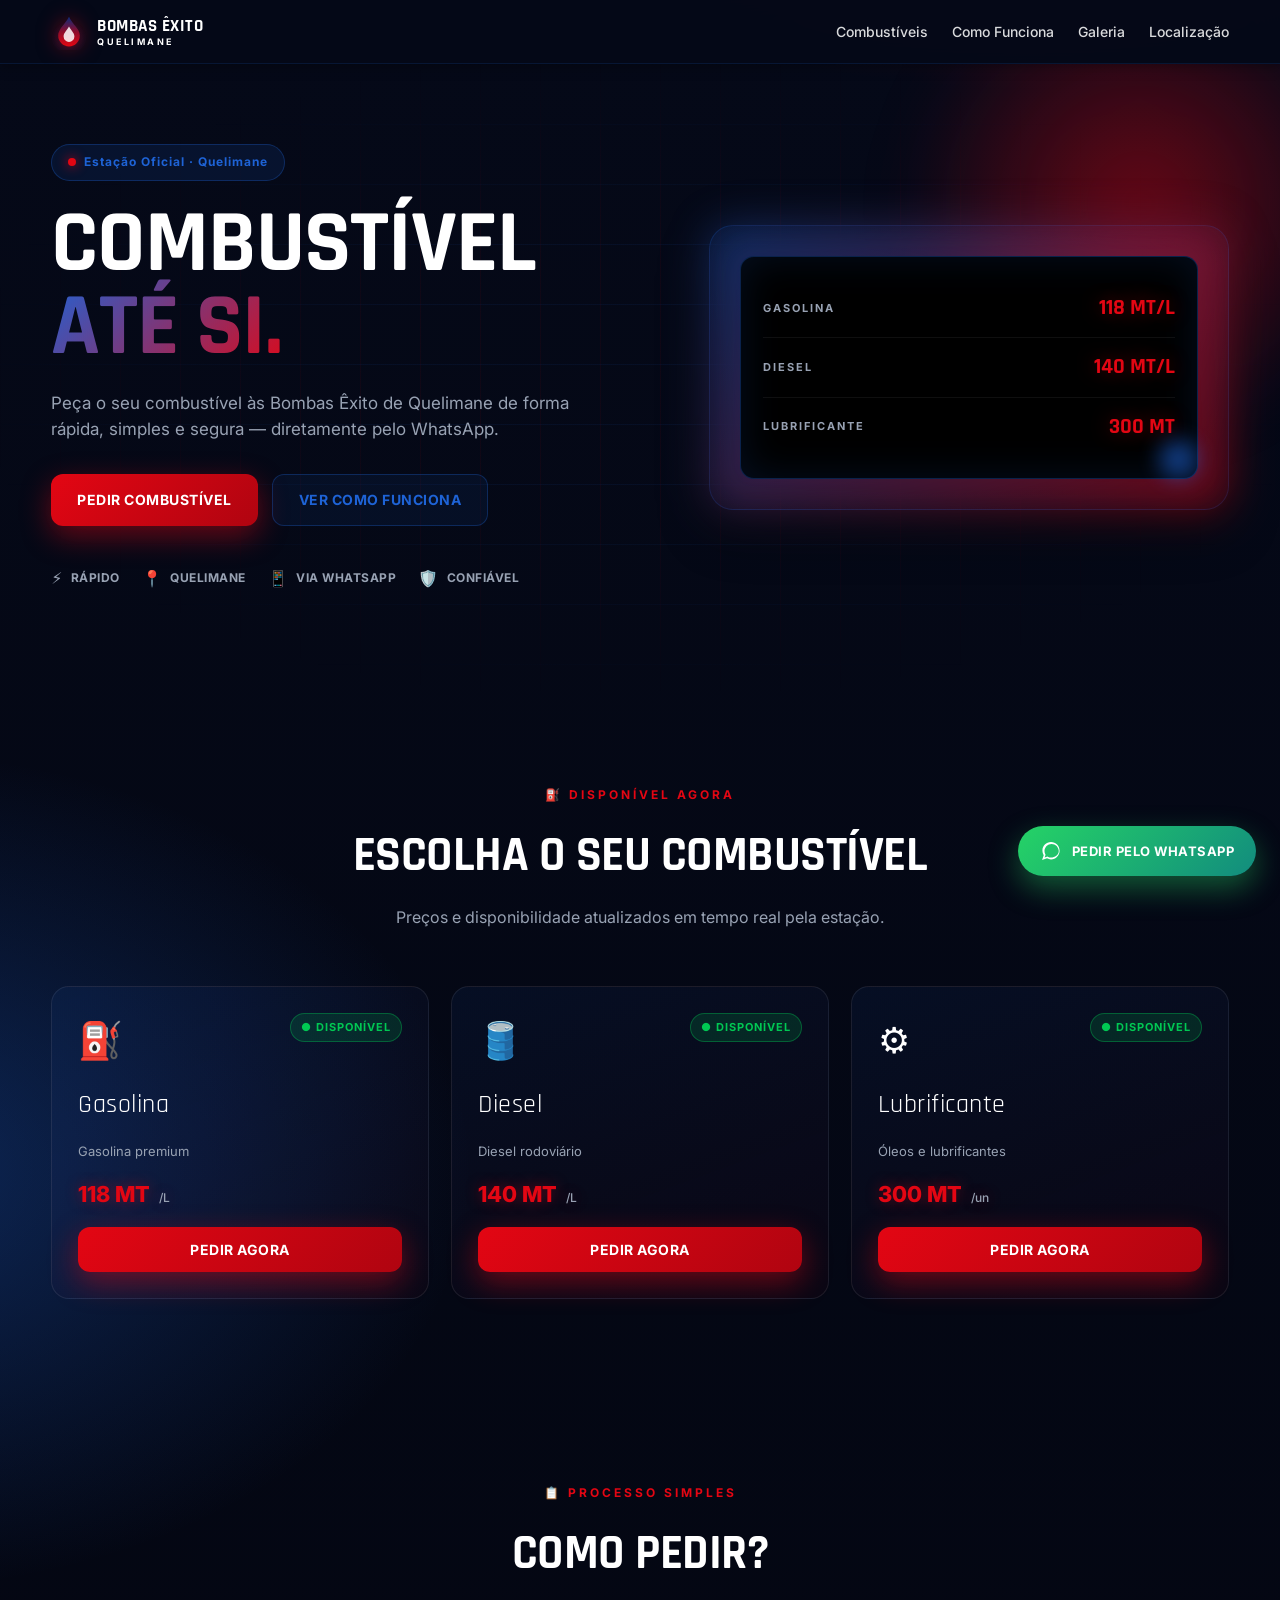
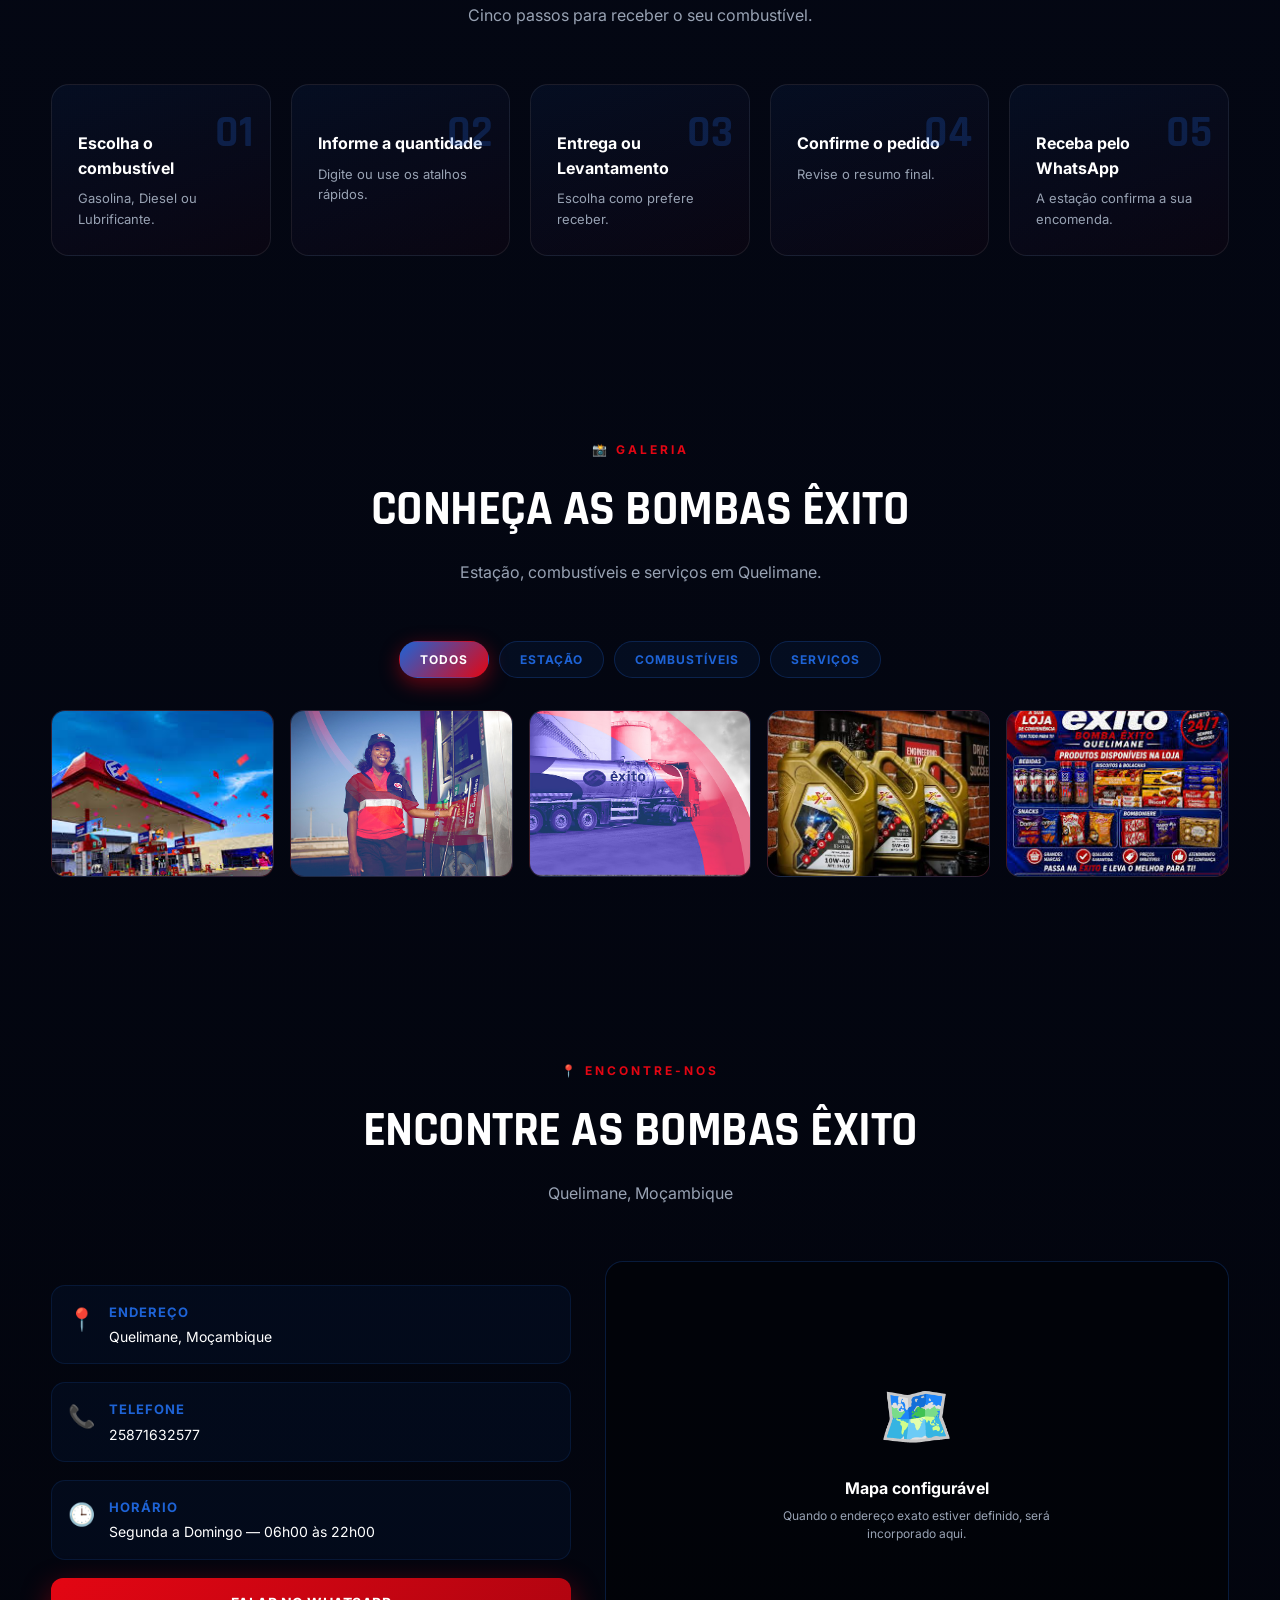
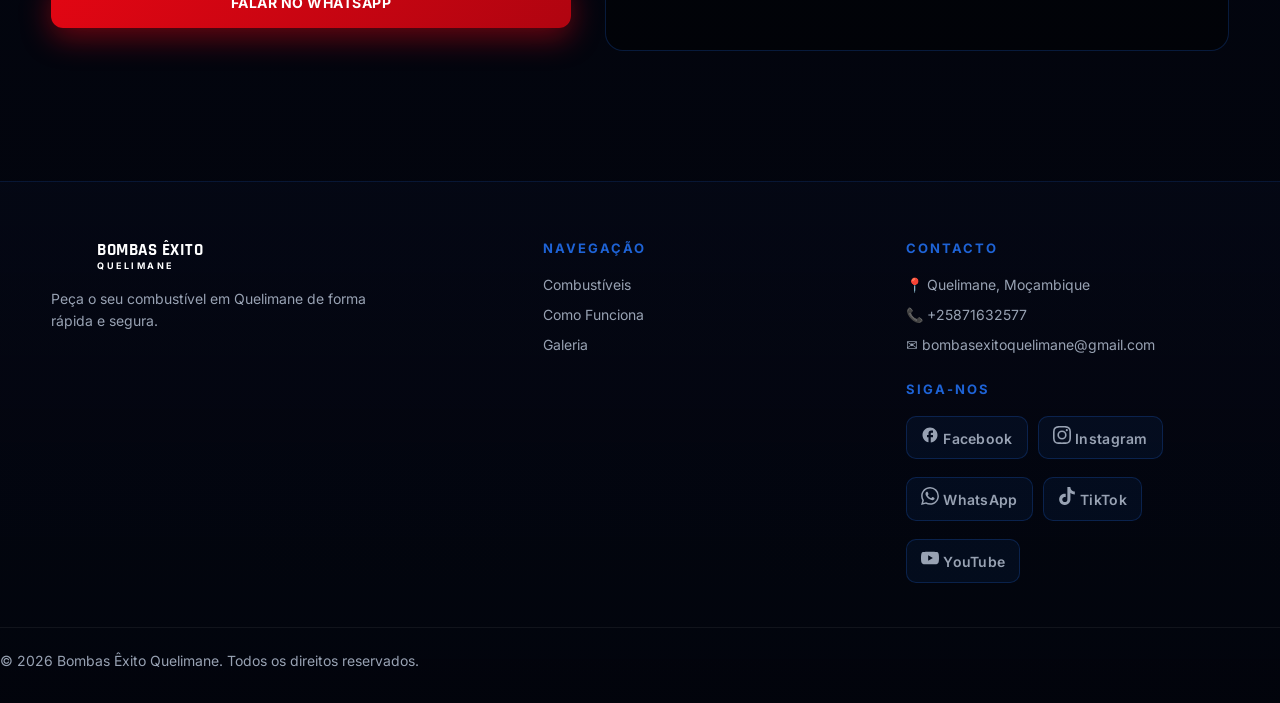
==== commit c072d24f: "git add . git commit -m "Atualiza projeto" git push" ====
--- a/index.html
+++ b/index.html
@@ -2,7 +2,7 @@
 <html lang="pt">
 <head>
 <meta charset="UTF-8" />
-<meta name="viewport" content="width=device-width, initial-scale=1.0"/>
+<meta name="viewport" content="width=device-width, initial-scale=1.0, maximum-scale=1.0, user-scalable=no, viewport-fit=cover"/>
 <title>Bombas Êxito Quelimane — Combustível até si</title>
 <meta name="description" content="Peça o seu combustível nas Bombas Êxito de Quelimane. Rápido, simples e seguro via WhatsApp." />
 <link rel="preconnect" href="https://fonts.googleapis.com">
@@ -14,6 +14,7 @@
 
 <!-- ============ NAVBAR ============ -->
 <header class="navbar" id="navbar">
+  <div class="nav-overlay"></div>
   <div class="container nav-inner">
     <a href="#" class="brand">
       <div class="brand-logo">
--- a/css/style.css
+++ b/css/style.css
@@ -55,84 +55,216 @@
 .container{width:min(1200px,92%);margin-inline:auto}
 
 /* ============================================================
-   NAVBAR
-   ============================================================ */
+   NAVBAR — FIXA E RESPONSIVA (SEM ZOOM, SEM EMPURRAR)
+   ============================================================ */
+
 .navbar{
-  position:sticky;top:0;z-index:100;
+  position:fixed;
+  top:0;
+  left:0;
+  right:0;
+  width:100%;
+  z-index:1000;
+  background:rgba(5,9,24,.92);
   backdrop-filter:blur(14px);
-  background:rgba(5,9,24,.75);
-  border-bottom:1px solid var(--card-brd);
-  box-shadow:0 4px 20px rgba(0,0,0,.3);
-}
-.nav-inner{display:flex;align-items:center;justify-content:space-between;padding:14px 0}
-.brand{display:flex;align-items:center;gap:10px}
+  -webkit-backdrop-filter:blur(14px);
+  border-bottom:1px solid rgba(30,99,214,.15);
+  box-shadow:0 2px 12px rgba(0,0,0,.35);
+  height:64px;
+}
+
+/* Compensa a navbar fixa em todo o site */
+body{
+  padding-top:64px;
+}
+
+.nav-inner{
+  display:flex;
+  align-items:center;
+  justify-content:space-between;
+  padding:0;
+  height:64px;
+  gap:16px;
+}
+
+/* ---------- MARCA ---------- */
+.brand{
+  display:flex;
+  align-items:center;
+  gap:10px;
+  text-decoration:none;
+  flex-shrink:0;
+}
 .brand-logo{
-  width:38px;height:38px;
-  filter:drop-shadow(0 0 12px var(--vermelho-brilho))
-         drop-shadow(0 0 20px var(--azul-brilho));
-}
-.brand-text{display:flex;flex-direction:column;line-height:1}
+  width:36px;
+  height:36px;
+  filter:drop-shadow(0 0 10px rgba(227,6,19,.5));
+}
+.brand-text{
+  display:flex;
+  flex-direction:column;
+  line-height:1;
+}
 .brand-text strong{
-  font-family:var(--display);
-  font-size:18px;
+  font-family:'Rajdhani',sans-serif;
+  font-size:17px;
   letter-spacing:.5px;
   font-weight:800;
 }
 .brand-text small{
-  color:var(--azul-claro);
-  font-size:10px;
-  letter-spacing:3px;
+  font-size:9px;
+  letter-spacing:2.5px;
   font-weight:700;
-}
-
-/* ============ LETRAS AZUL / VERMELHO ============ */
-.azul{
-  color:var(--azul-claro);
-  text-shadow:0 0 10px var(--azul-brilho);
-}
-.vermelho{
-  color:var(--vermelho);
-  text-shadow:0 0 10px var(--vermelho-brilho);
-}
-.brand-text small .azul,
-.brand-text small .vermelho{
-  text-shadow:none;
+  margin-top:2px;
+}
+
+/* ---------- LINKS (desktop) ---------- */
+.nav-links{
+  display:flex;
+  gap:24px;
+  align-items:center;
+}
+.nav-links a{
+  font-size:14px;
+  font-weight:500;
+  opacity:.85;
+  transition:.2s;
+  white-space:nowrap;
+  color:#fff;
+  text-decoration:none;
+}
+.nav-links a:hover{opacity:1;color:var(--azul-claro,#1E63D6)}
+
+.btn-admin{
+  padding:9px 18px;
+  background:linear-gradient(135deg,#1E63D6,#E30613);
+  border-radius:8px;
   font-weight:700;
-}
-
-/* ============ LINKS NAVBAR ============ */
-.nav-links{display:flex;gap:26px;align-items:center}
-.nav-links a{
-  font-size:14px;font-weight:500;
-  opacity:.85;transition:.2s;
+  font-size:12px;
+  letter-spacing:.5px;
+  color:#fff !important;
+  box-shadow:0 4px 14px rgba(30,99,214,.35);
+  transition:.25s;
+}
+.btn-admin:hover{
+  transform:translateY(-1px);
+  box-shadow:0 6px 18px rgba(227,6,19,.4);
+}
+
+/* ---------- HAMBURGER (só mobile) ---------- */
+.hamburger{
+  display:none;
+  flex-direction:column;
+  justify-content:center;
+  align-items:center;
+  gap:5px;
+  width:44px;
+  height:44px;
+  border-radius:10px;
+  background:rgba(30,99,214,.12);
+  border:1px solid rgba(30,99,214,.25);
+  padding:0;
+  cursor:pointer;
+  transition:.2s;
+  flex-shrink:0;
+  z-index:1001;
   position:relative;
 }
-.nav-links a::after{
-  content:'';
-  position:absolute;bottom:-4px;left:0;
-  width:0;height:2px;
-  background:linear-gradient(90deg,var(--azul-claro),var(--vermelho));
-  transition:width .3s;
-}
-.nav-links a:hover{opacity:1;color:var(--branco)}
-.nav-links a:hover::after{width:100%}
-
-.btn-admin{
-  padding:8px 16px;
-  background:linear-gradient(135deg,var(--azul-claro),var(--vermelho));
-  border-radius:8px;
-  font-weight:700;font-size:12px;letter-spacing:.5px;
-  box-shadow:0 6px 18px var(--azul-brilho);
-  transition:.25s;
-}
-.btn-admin:hover{
-  transform:translateY(-2px);
-  box-shadow:0 10px 24px var(--vermelho-brilho);
-}
-
-.hamburger{display:none;flex-direction:column;gap:5px;padding:8px}
-.hamburger span{width:24px;height:2px;background:var(--branco);border-radius:2px;transition:.3s}
-
+.hamburger span{
+  display:block;
+  width:22px;
+  height:2px;
+  background:#fff;
+  border-radius:2px;
+  transition:.3s ease;
+}
+.hamburger.active span:nth-child(1){
+  transform:translateY(7px) rotate(45deg);
+}
+.hamburger.active span:nth-child(2){
+  opacity:0;
+}
+.hamburger.active span:nth-child(3){
+  transform:translateY(-7px) rotate(-45deg);
+}
+
+/* ============================================================
+   MOBILE — ≤900px
+   ============================================================ */
+@media (max-width:900px){
+
+  /* Mostra hamburger */
+  .hamburger{display:flex;}
+
+  /* Menu lateral fixo (fora do ecrã por defeito) */
+  .nav-links{
+    position:fixed;
+    top:0;
+    right:-100%;
+    width:min(300px,80vw);
+    height:100vh;
+    height:100dvh;
+    flex-direction:column;
+    justify-content:flex-start;
+    align-items:stretch;
+    gap:0;
+    padding:80px 22px 30px;
+    background:linear-gradient(180deg,#050918,#02040C);
+    border-left:1px solid rgba(30,99,214,.3);
+    box-shadow:-20px 0 60px rgba(0,0,0,.7);
+    transition:right .3s cubic-bezier(.4,0,.2,1);
+    overflow-y:auto;
+    z-index:999;
+    margin:0;
+  }
+  .nav-links.open{
+    right:0;
+  }
+
+  /* Links grandes e tocáveis */
+  .nav-links a{
+    font-size:16px;
+    font-weight:600;
+    padding:16px 4px;
+    width:100%;
+    border-bottom:1px solid rgba(255,255,255,.07);
+    opacity:.9;
+  }
+  .nav-links a:active{
+    color:#1E63D6;
+  }
+
+  .btn-admin{
+    margin-top:20px;
+    text-align:center;
+    padding:14px;
+    font-size:14px;
+    border-radius:10px;
+  }
+}
+
+/* ---------- OVERLAY ESCURO ---------- */
+.nav-overlay{
+  display:none;
+  position:fixed;
+  inset:0;
+  background:rgba(0,0,0,.65);
+  z-index:998;
+  opacity:0;
+  transition:opacity .3s;
+  cursor:pointer;
+}
+.nav-overlay.active{
+  display:block;
+  opacity:1;
+}
+
+/* ---------- MOBILE PEQUENO ---------- */
+@media (max-width:380px){
+  .brand-text strong{font-size:15px}
+  .brand-text small{font-size:8px;letter-spacing:2px}
+  .brand-logo{width:32px;height:32px}
+}
 /* ============================================================
    BOTÕES
    ============================================================ */
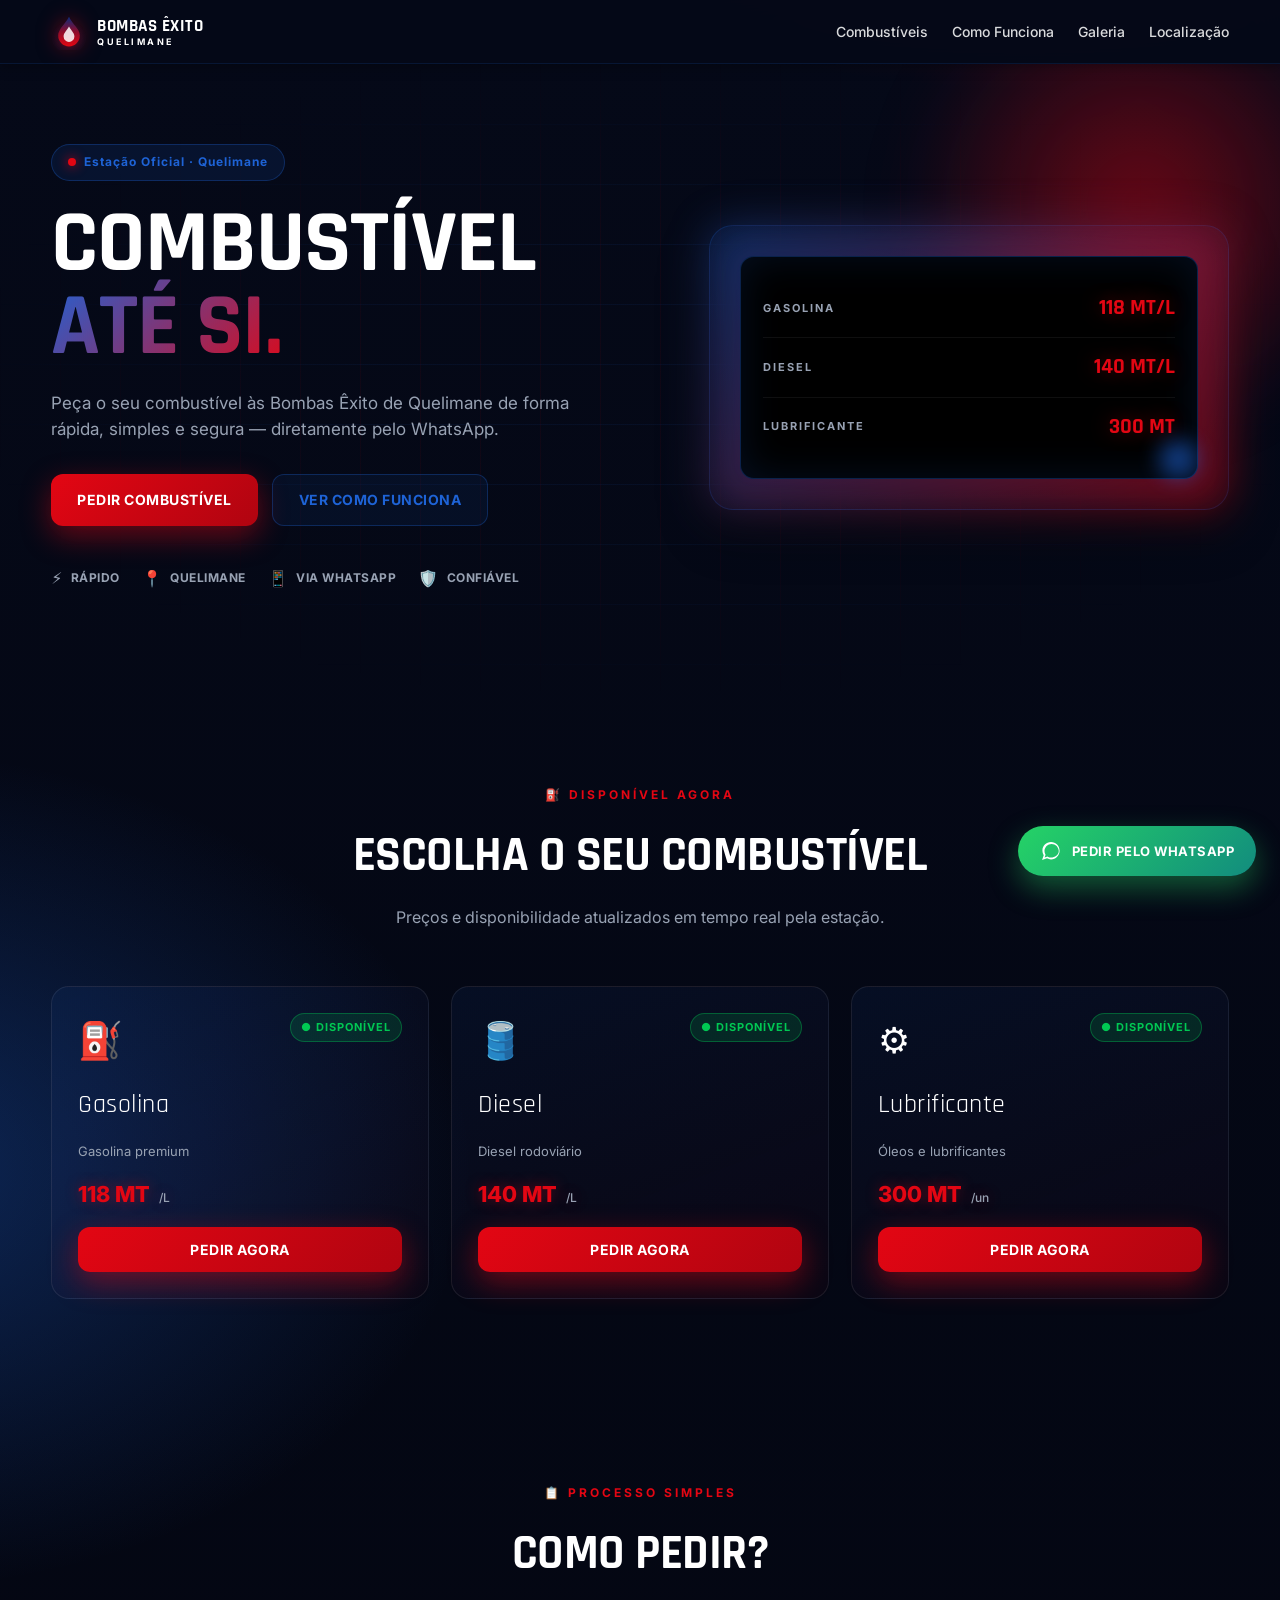
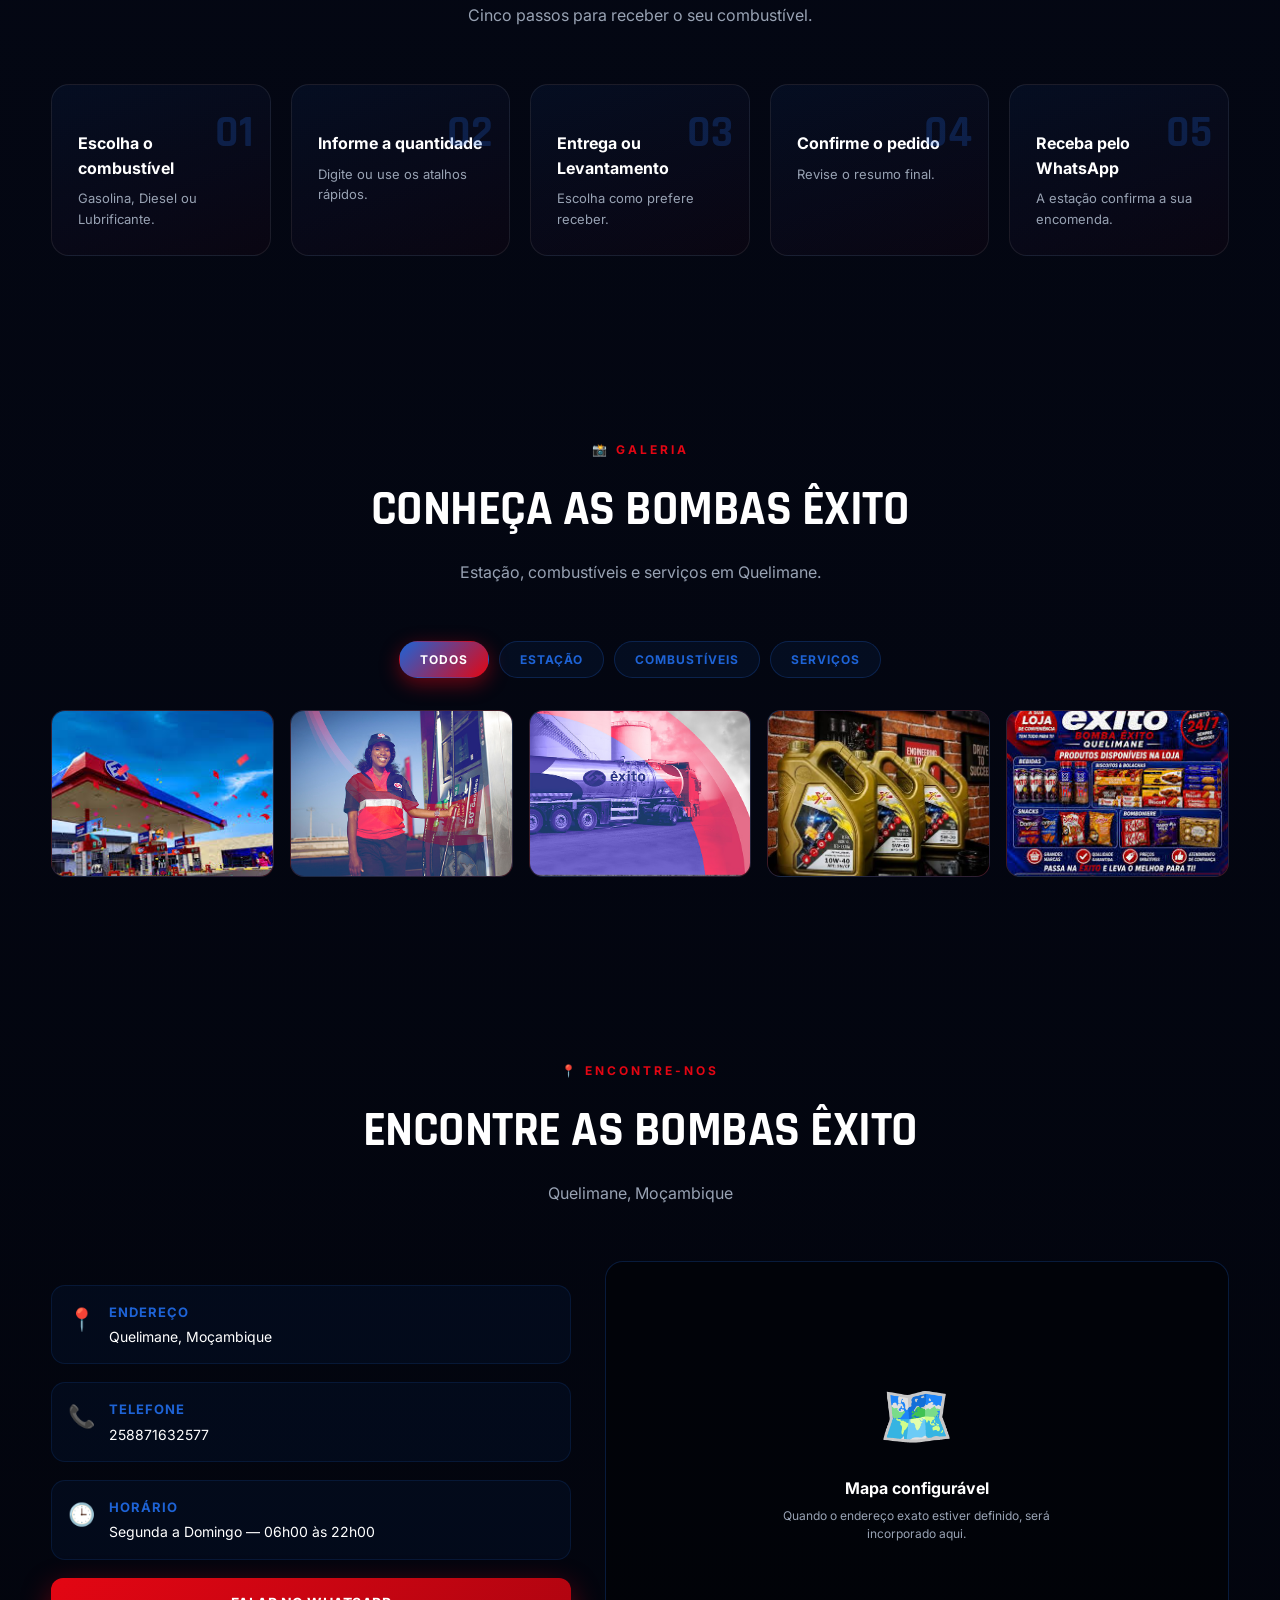
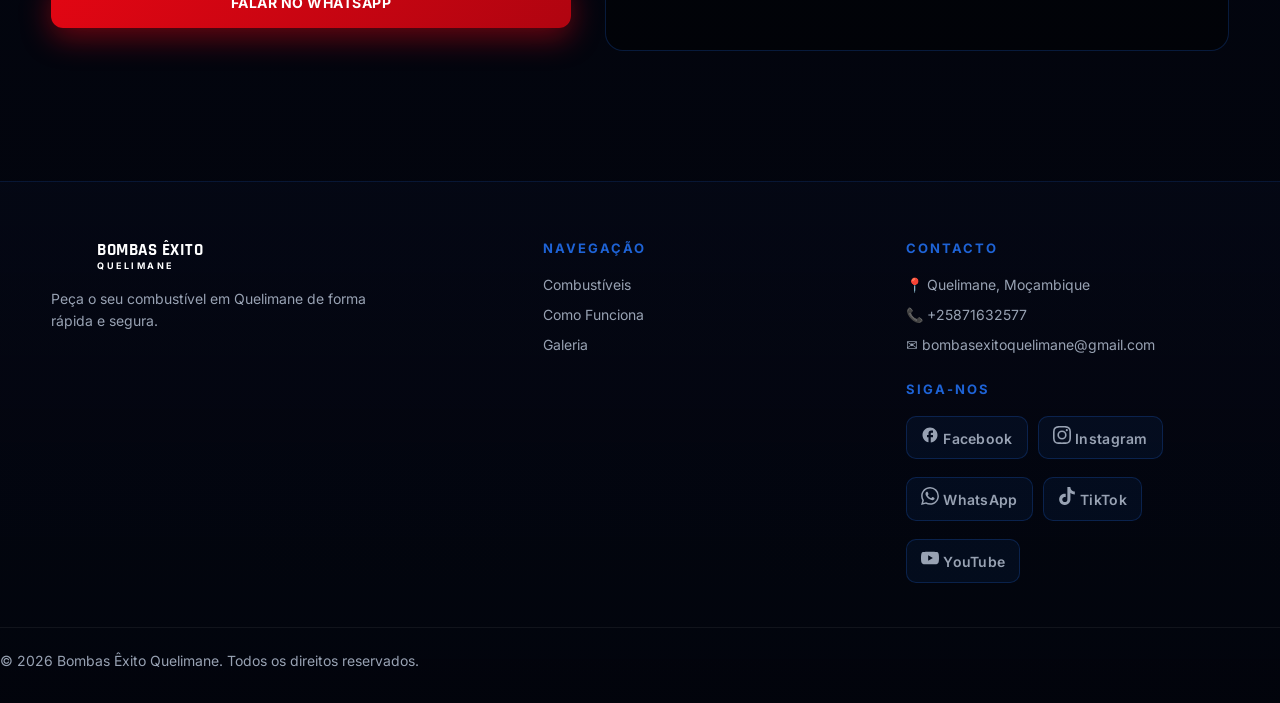
==== commit c7b39d96: "git add . git commit -m "Atualiza projeto" git push" ====
--- a/index.html
+++ b/index.html
@@ -201,12 +201,6 @@
           <div class="field">
             <label>Ponto de Referência</label>
             <input type="text" id="referencia" placeholder="Ex.: Próximo ao mercado"/>
-          </div>
-          <button type="button" class="btn btn-outline btn-block" id="useLocation">
-            📍 Usar a minha localização
-          </button>
-          <small class="hint" id="locHint"></small>
-        </div>
 
         <div class="field">
           <label>Nome completo</label>
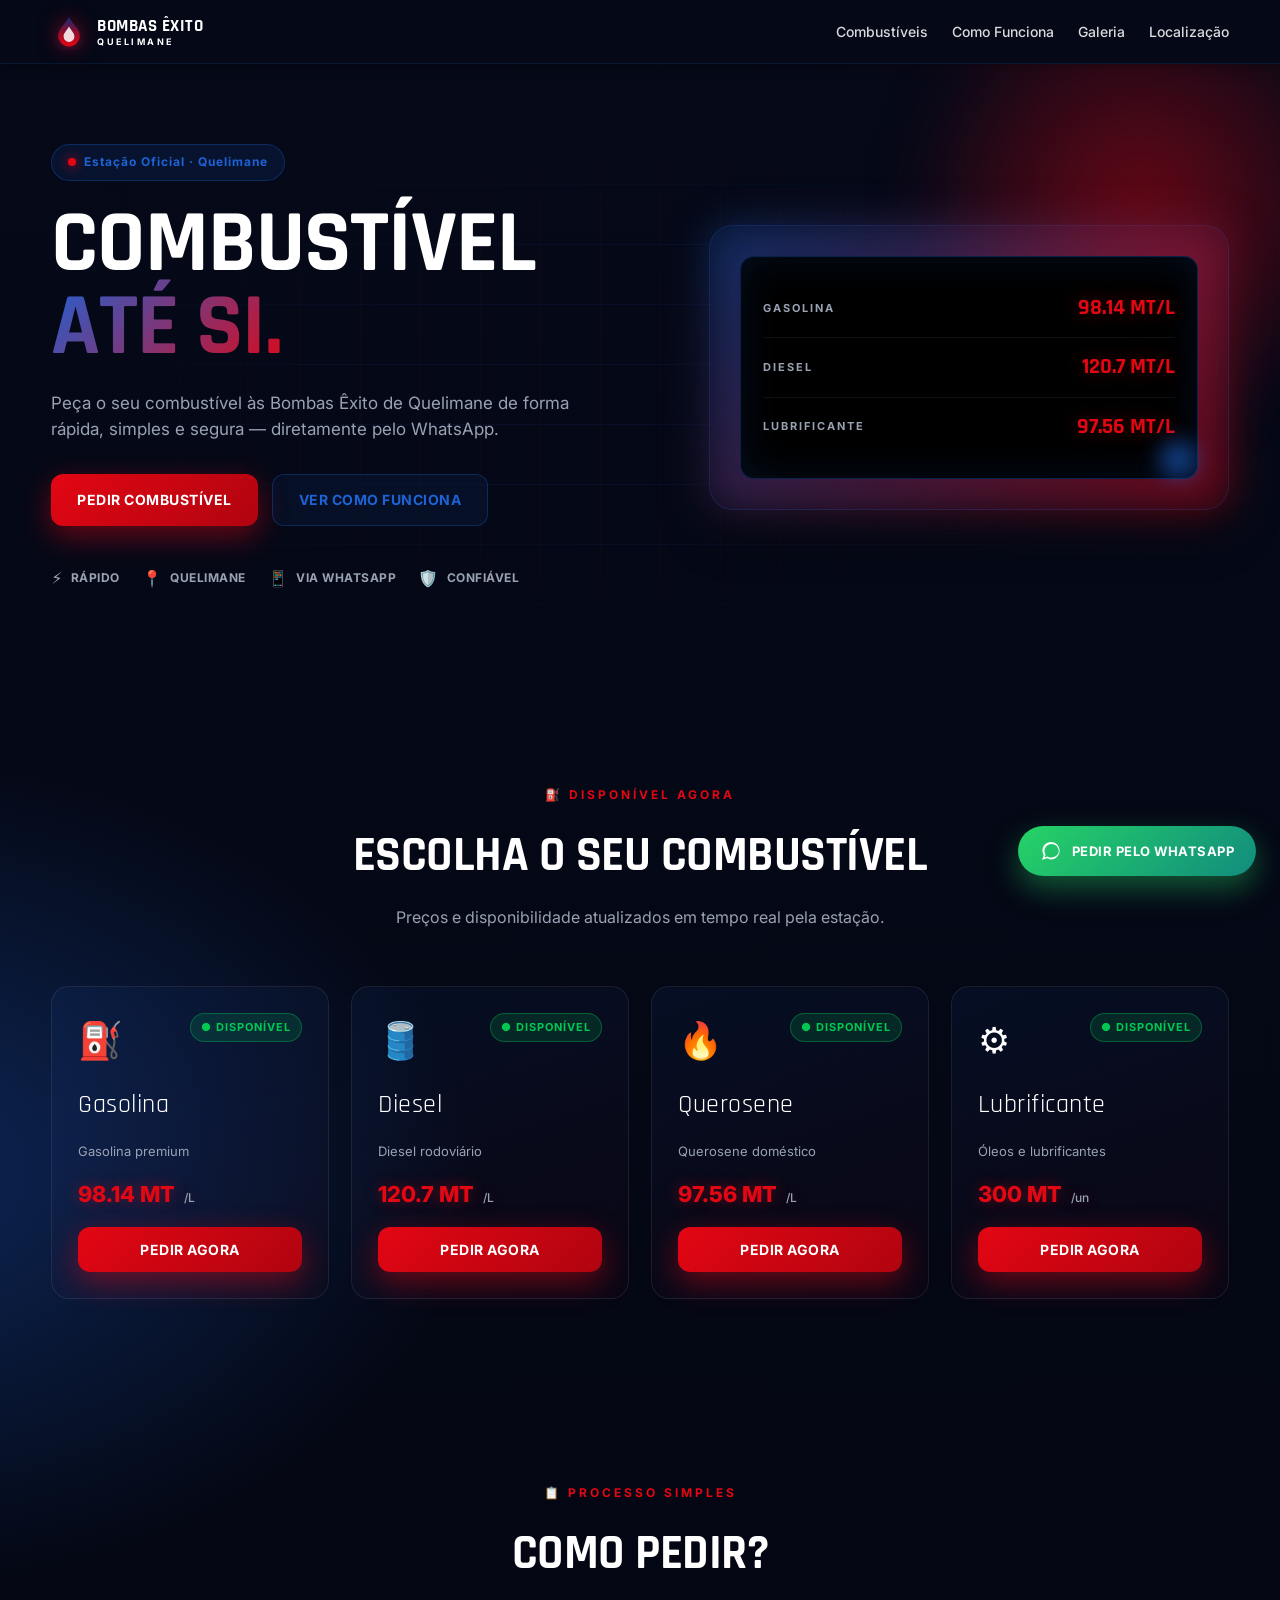
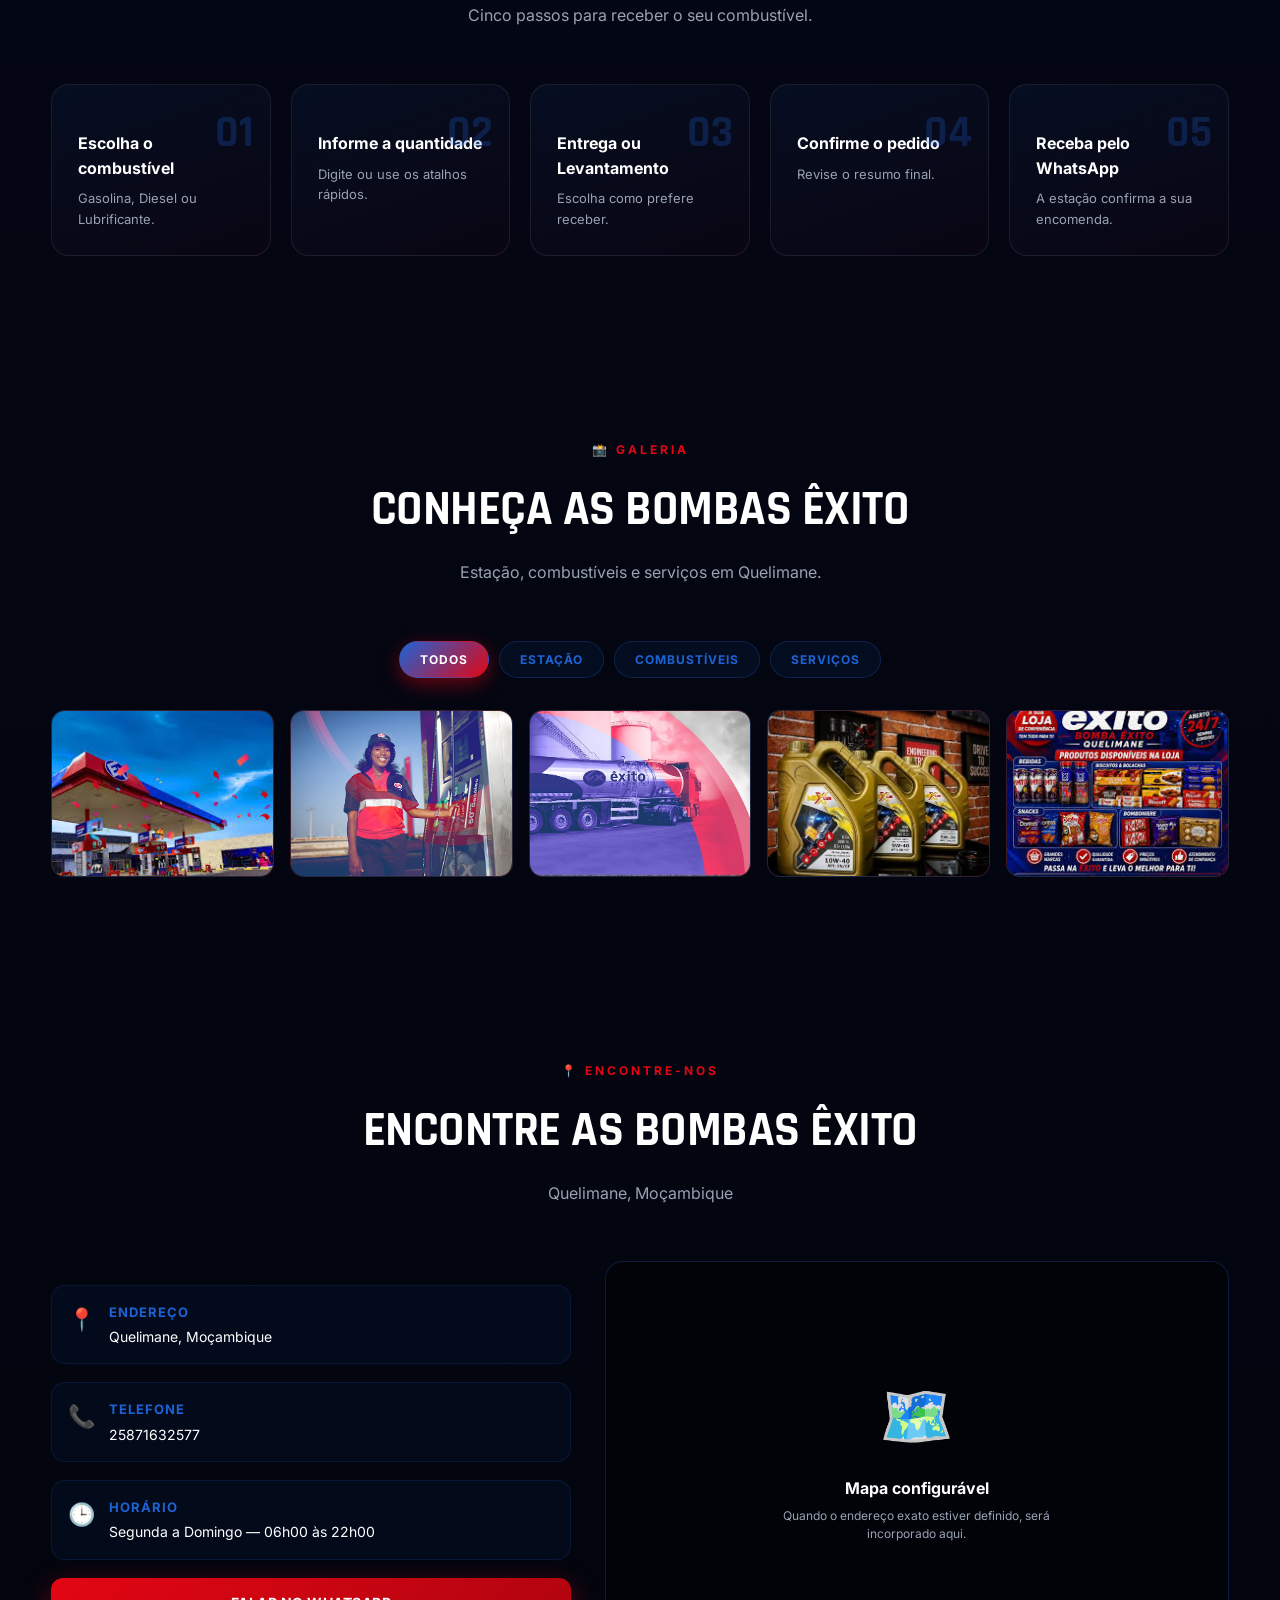
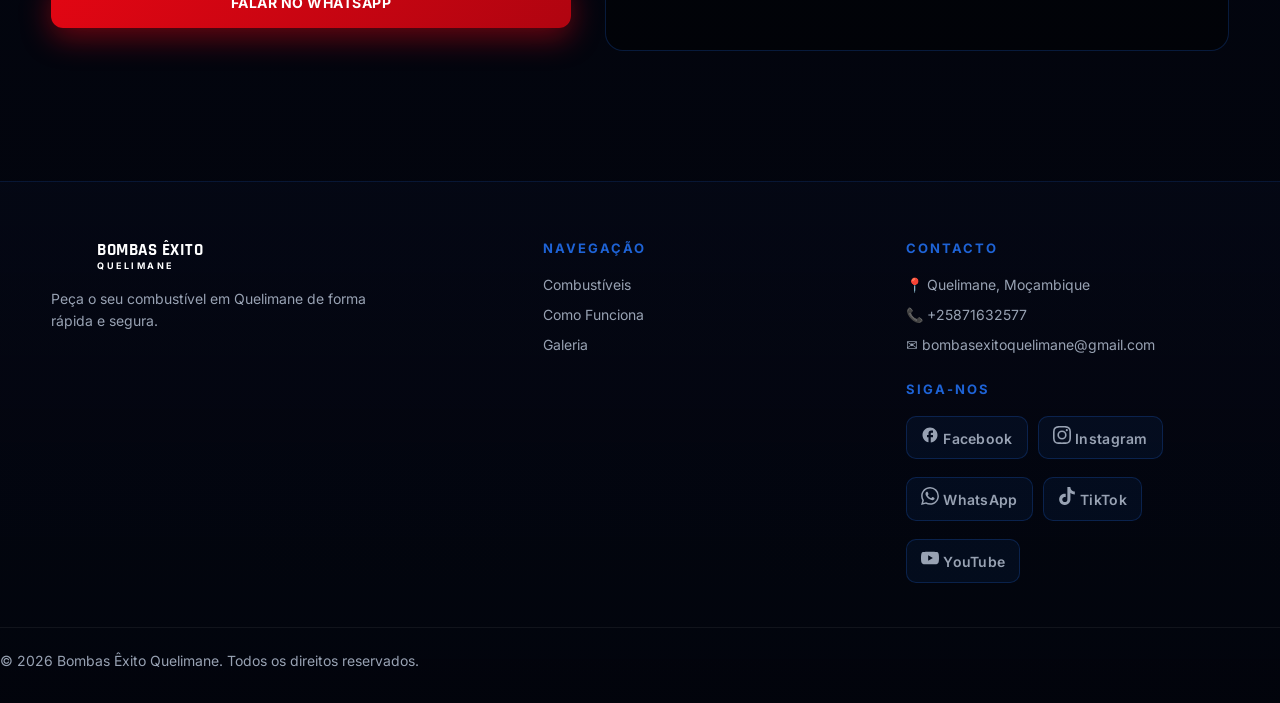
==== commit e8034486: "git add . git commit -m "Atualiza projeto" git push" ====
--- a/index.html
+++ b/index.html
@@ -161,61 +161,98 @@
         <button class="btn btn-primary btn-block" id="toStep2">CONTINUAR →</button>
       </div>
 
-      <!-- STEP 2: Entrega -->
-      <div class="step" id="step2" hidden>
-        <span class="kicker">PASSO 2 DE 3</span>
-        <h2 class="order-title">Como quer receber?</h2>
-
-        <div class="delivery-options">
-          <label class="delivery-card">
-            <input type="radio" name="modo" value="entrega" checked/>
-            <div class="dc-inner">
-              <span class="dc-icon">🚚</span>
-              <b>COM ENTREGA</b>
-              <small>Recebe no local indicado</small>
+     <!-- STEP 2: Entrega -->
+<div class="step" id="step2" hidden>
+  <span class="kicker">PASSO 2 DE 3</span>
+  <h2 class="order-title">Como quer receber?</h2>
+
+  <div class="delivery-options">
+    <label class="delivery-card">
+      <input type="radio" name="modo" value="levantamento"/>
+      <div class="dc-inner">
+        <span class="dc-icon">🏪</span>
+        <b>LEVANTAMENTO</b>
+        <small>Recolhe nas Bombas Êxito</small>
+      </div>
+    </label>
+    <label class="delivery-card">
+      <input type="radio" name="modo" value="entrega" checked/>
+      <div class="dc-inner">
+        <span class="dc-icon">🚚</span>
+        <b>COM ENTREGA</b>
+        <small>Recebe no local indicado</small>
+      </div>
+    </label>
+  </div>
+
+  <!-- ZONAS (só quando é entrega) -->
+  <div id="deliveryFields">
+    <div class="field">
+      <label>Escolha a zona</label>
+      <select id="zonaSelect"></select>
+    </div>
+
+    <!-- TIPO DE ENTREGA (Normal / Premium) -->
+    <div class="field">
+      <label>Tipo de entrega</label>
+      <div class="delivery-speed">
+        <label class="speed-option">
+          <input type="radio" name="velocidade" value="normal" checked/>
+          <div class="speed-inner">
+            <span class="speed-icon">🕐</span>
+            <div>
+              <b>NORMAL</b>
+              <small>Entrega em até 1 hora</small>
             </div>
-          </label>
-          <label class="delivery-card">
-            <input type="radio" name="modo" value="levantamento"/>
-            <div class="dc-inner">
-              <span class="dc-icon">🏪</span>
-              <b>LEVANTAMENTO</b>
-              <small>Recolhe nas Bombas Êxito</small>
+            <span class="speed-price" id="precoNormal">50 MT</span>
+          </div>
+        </label>
+
+        <label class="speed-option" id="premiumOption">
+          <input type="radio" name="velocidade" value="premium"/>
+          <div class="speed-inner premium">
+            <span class="speed-icon">⚡</span>
+            <div>
+              <b>PREMIUM</b>
+              <small>Entrega em até 30 minutos</small>
             </div>
-          </label>
-        </div>
-
-        <div id="deliveryFields">
-          <div class="field">
-            <label>Zona de entrega</label>
-            <select id="zonaSelect"></select>
+            <span class="speed-price" id="precoPremium">100 MT</span>
           </div>
-
-          <!-- PREVIEW DELIVERY AUTOMÁTICO -->
-          <div class="delivery-preview" id="deliveryPreview"></div>
-
-          <div class="field">
-            <label>Endereço / Localização</label>
-            <input type="text" id="endereco" placeholder="Ex.: Bairro, rua, número"/>
-          </div>
-          <div class="field">
-            <label>Ponto de Referência</label>
-            <input type="text" id="referencia" placeholder="Ex.: Próximo ao mercado"/>
-
-        <div class="field">
-          <label>Nome completo</label>
-          <input type="text" id="nome" placeholder="O seu nome"/>
-        </div>
-        <div class="field">
-          <label>Telefone</label>
-          <input type="tel" id="telefone" placeholder="Ex.: 84XXXXXXX"/>
-        </div>
-
-        <div class="order-nav">
-          <button class="btn btn-ghost" id="backStep1">← Voltar</button>
-          <button class="btn btn-primary" id="toStep3">CONTINUAR →</button>
-        </div>
-      </div>
+        </label>
+      </div>
+    </div>
+
+    <!-- Preview do valor -->
+    <div class="delivery-preview" id="deliveryPreview"></div>
+
+    <div class="field">
+      <label>Endereço / Localização</label>
+      <input type="text" id="endereco" placeholder="Ex.: Bairro, rua, número"/>
+    </div>
+    <div class="field">
+      <label>Ponto de Referência</label>
+      <input type="text" id="referencia" placeholder="Ex.: Próximo ao mercado"/>
+    </div>
+    <button type="button" class="btn btn-outline btn-block" id="useLocation">
+      📍 Usar a minha localização
+    </button>
+    <small class="hint" id="locHint"></small>
+  </div>
+
+  <div class="field">
+    <label>Nome completo</label>
+    <input type="text" id="nome" placeholder="O seu nome"/>
+  </div>
+  <div class="field">
+    <label>Telefone</label>
+    <input type="tel" id="telefone" placeholder="Ex.: 84XXXXXXX"/>
+  </div>
+
+  <div class="order-nav">
+    <button class="btn btn-ghost" id="backStep1">← Voltar</button>
+    <button class="btn btn-primary" id="toStep3">CONTINUAR →</button>
+  </div>
+</div>
 
       <!-- STEP 3: Resumo -->
       <div class="step" id="step3" hidden>
--- a/css/style.css
+++ b/css/style.css
@@ -1059,4 +1059,63 @@
   background:linear-gradient(135deg,#FF0000,#CC0000);
   border-color:transparent;
   box-shadow:0 8px 20px rgba(255,0,0,.4);
+}
+/* ============================================================
+   SELETOR DE VELOCIDADE (Normal / Premium)
+   ============================================================ */
+.delivery-speed{
+  display:flex;
+  flex-direction:column;
+  gap:10px;
+}
+
+.speed-option{cursor:pointer;display:block}
+.speed-option input{display:none}
+
+.speed-inner{
+  display:flex;
+  align-items:center;
+  gap:14px;
+  padding:14px 16px;
+  border-radius:12px;
+  background:rgba(30,99,214,.06);
+  border:1.5px solid rgba(30,99,214,.2);
+  transition:.25s;
+}
+.speed-option input:checked + .speed-inner{
+  background:linear-gradient(135deg,rgba(30,99,214,.18),rgba(227,6,19,.1));
+  border-color:#1E63D6;
+  box-shadow:0 0 20px rgba(30,99,214,.25);
+}
+.speed-option input:checked + .speed-inner.premium{
+  background:linear-gradient(135deg,rgba(227,6,19,.2),rgba(255,210,0,.12));
+  border-color:#E30613;
+  box-shadow:0 0 20px rgba(227,6,19,.3);
+}
+
+.speed-icon{font-size:24px;flex-shrink:0}
+.speed-inner > div{flex:1}
+.speed-inner b{
+  display:block;
+  font-size:14px;
+  letter-spacing:.5px;
+  margin-bottom:2px;
+}
+.speed-inner small{
+  font-size:12px;
+  color:#98A2B3;
+}
+.speed-price{
+  font-family:'Rajdhani',sans-serif;
+  font-size:20px;
+  font-weight:700;
+  color:#1E63D6;
+  white-space:nowrap;
+}
+.speed-inner.premium .speed-price{color:#E30613}
+
+/* Mobile: preço por baixo em ecrãs pequenos */
+@media (max-width:400px){
+  .speed-inner{flex-wrap:wrap}
+  .speed-price{width:100%;text-align:right;margin-top:6px}
 }
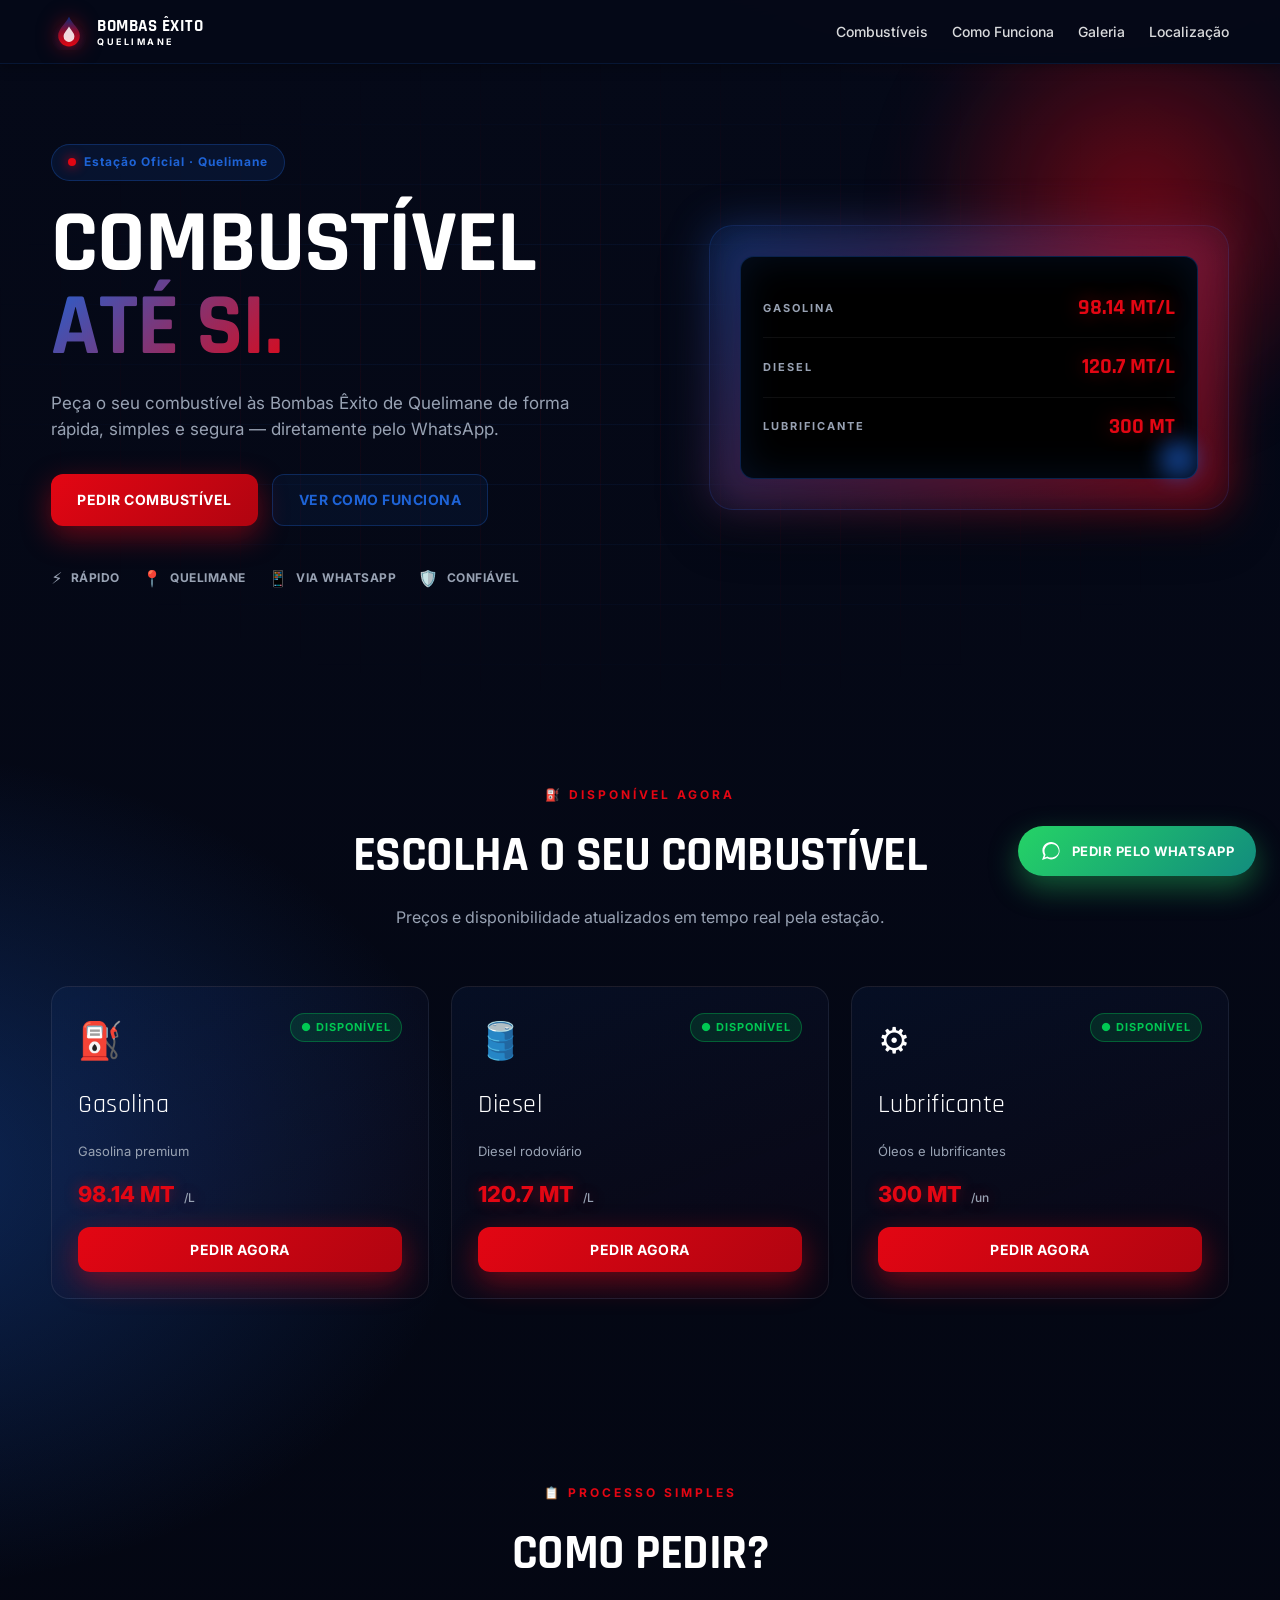
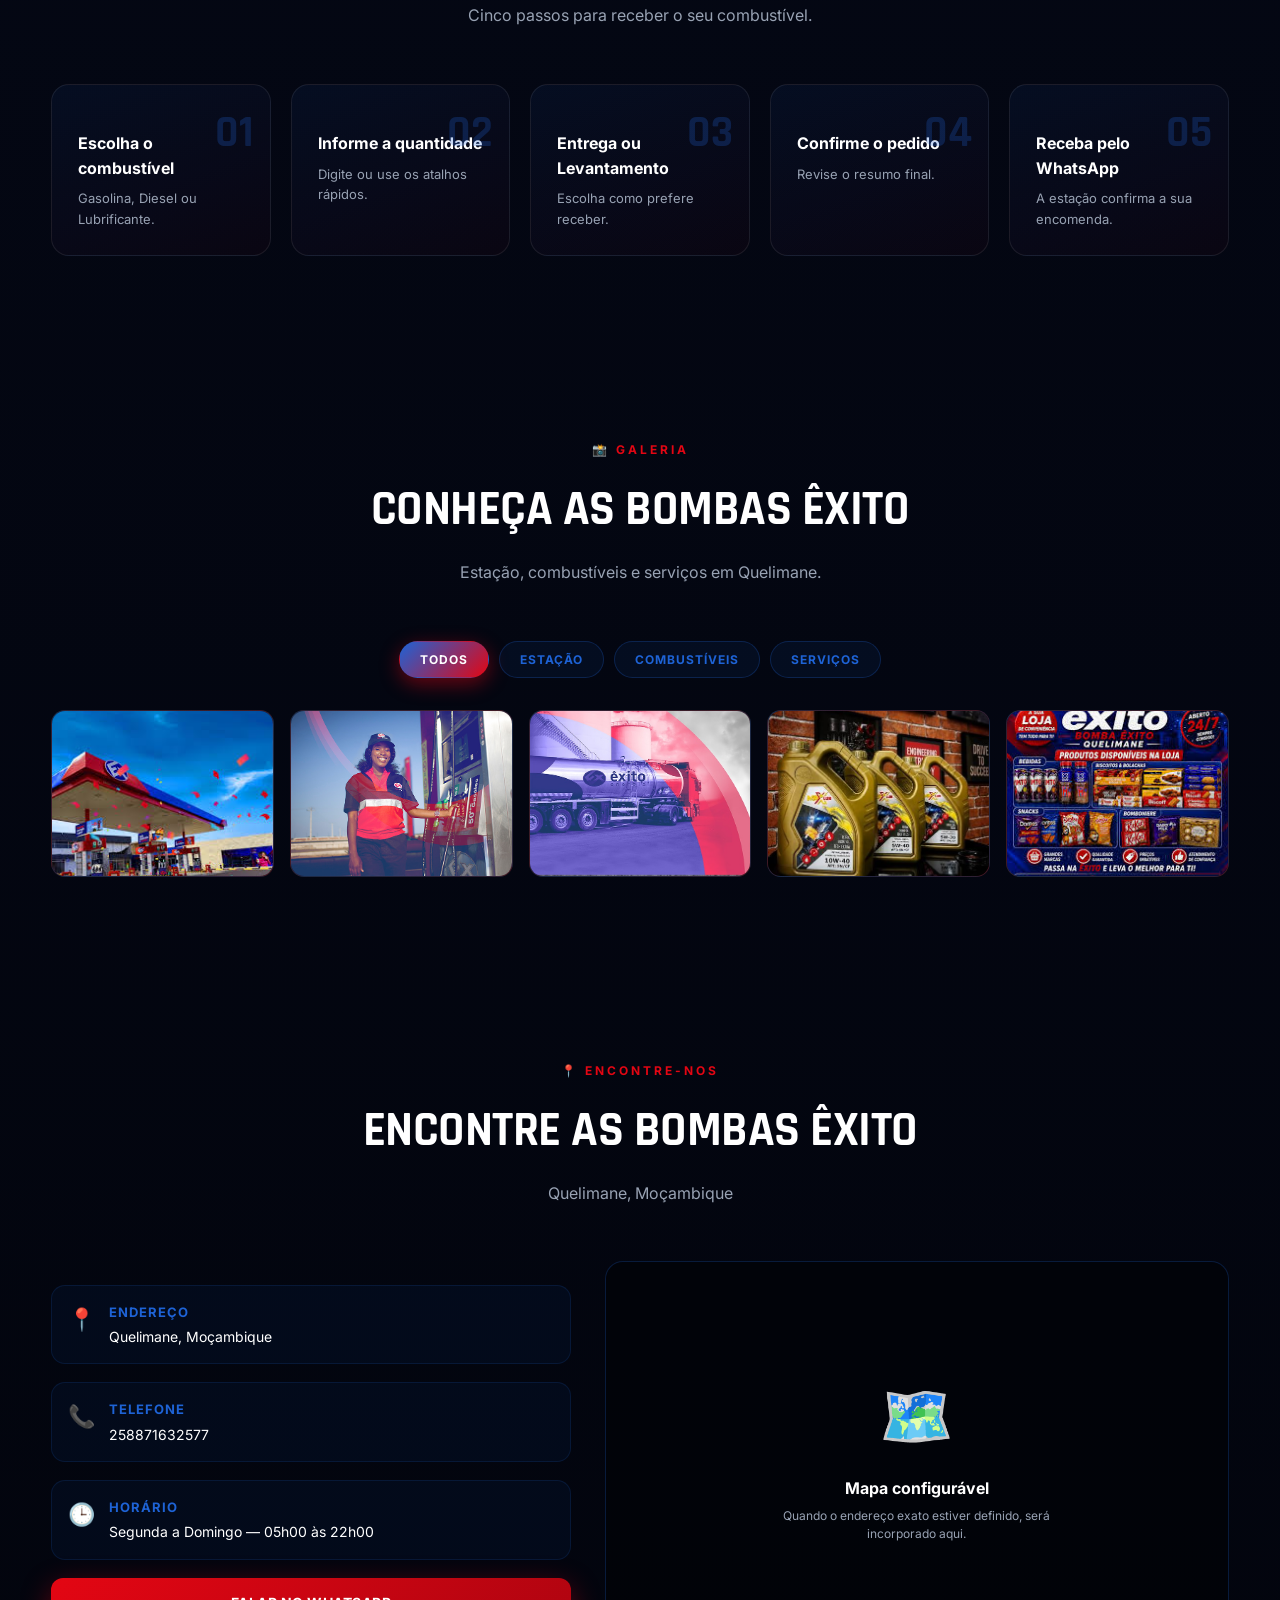
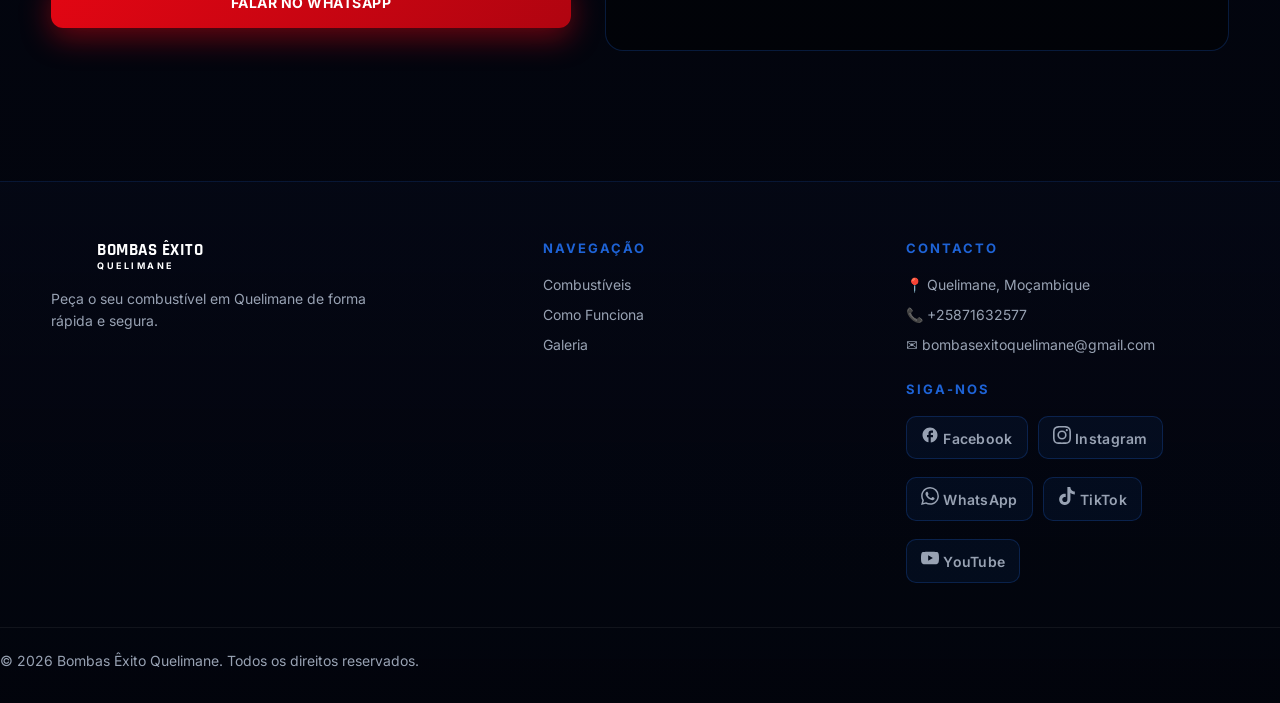
==== commit 718f8ccf: "git add . git commit -m "Atualiza projeto" git push" ====
--- a/index.html
+++ b/index.html
@@ -5,6 +5,9 @@
 <meta name="viewport" content="width=device-width, initial-scale=1.0, maximum-scale=1.0, user-scalable=no, viewport-fit=cover"/>
 <title>Bombas Êxito Quelimane — Combustível até si</title>
 <meta name="description" content="Peça o seu combustível nas Bombas Êxito de Quelimane. Rápido, simples e seguro via WhatsApp." />
+<meta http-equiv="Cache-Control" content="no-cache, no-store, must-revalidate"/>
+<meta http-equiv="Pragma" content="no-cache"/>
+<meta http-equiv="Expires" content="0"/>
 <link rel="preconnect" href="https://fonts.googleapis.com">
 <link rel="preconnect" href="https://fonts.gstatic.com" crossorigin>
 <link href="https://fonts.googleapis.com/css2?family=Inter:wght@400;500;600;700;800;900&family=Rajdhani:wght@600;700&display=swap" rel="stylesheet">
@@ -406,7 +409,7 @@
   <button class="lb-close" id="lbClose">✕</button>
   <img id="lbImg" src="" alt=""/>
 </div>
-
+<script src="https://cdn.jsdelivr.net/npm/@supabase/supabase-js@2"></script>
 <script src="js/config.js"></script>
 <script src="js/app.js"></script>
 </body>
